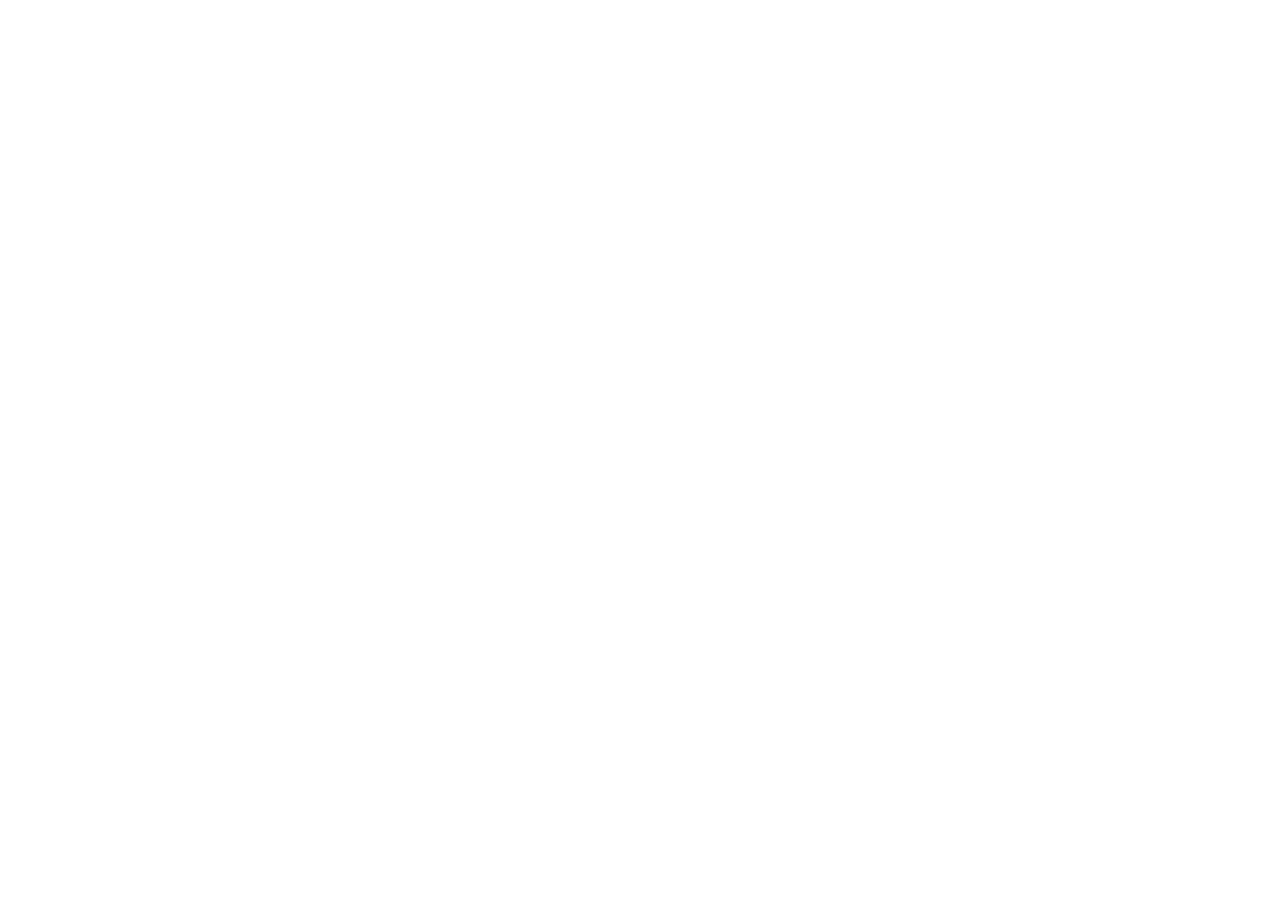
==== practica1.html @ ad991853 "practica1" ====
<!DOCTYPE html>
<html lang="en">
<head>
    <meta charset="UTF-8">
    <meta http-equiv="X-UA-Compatible" content="IE=edge">
    <meta name="viewport" content="width=device-width, initial-scale=1.0">
    <title>Document</title>
    <link rel="stylesheet" href="	https://cdn.jsdelivr.net/npm/bootstrap@5.2.2/dist/css/bootstrap.min.css">
</head>
<body>
    
</body>
<script src="https://cdn.jsdelivr.net/npm/bootstrap@5.2.2/dist/js/bootstrap.bundle.min.js"></script>
</html>
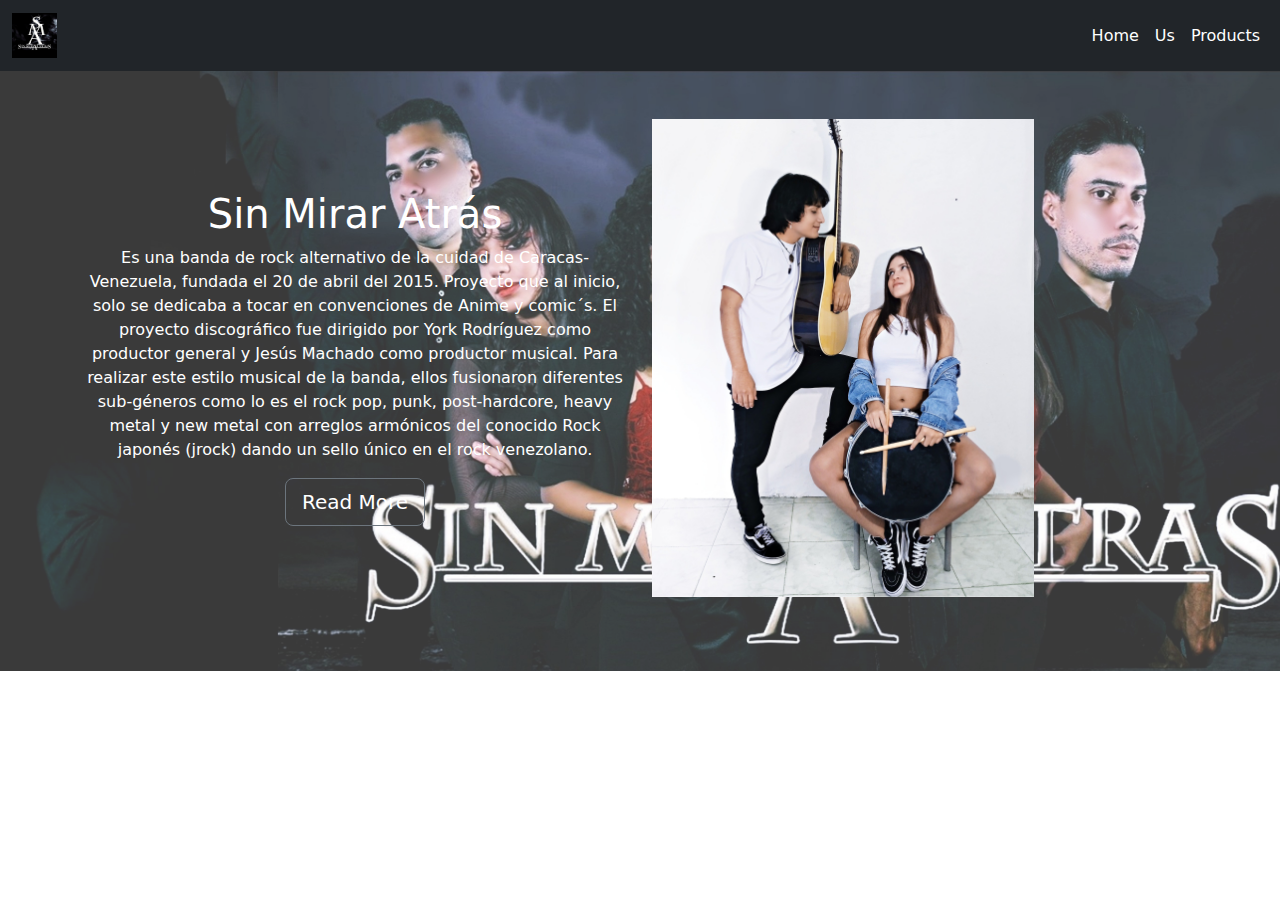
==== commit d43d7044: "practica2" ====
--- a/practica1.html
+++ b/practica1.html
@@ -6,9 +6,51 @@
     <meta name="viewport" content="width=device-width, initial-scale=1.0">
     <title>Document</title>
     <link rel="stylesheet" href="	https://cdn.jsdelivr.net/npm/bootstrap@5.2.2/dist/css/bootstrap.min.css">
+    <link rel="stylesheet" href="css/style.css">
 </head>
 <body>
-    
+    <!--Menu-->
+        <nav class="navbar navbar-expand-lg navbar-dark bg-dark">
+            <div class="container-fluid">
+              <a class="navbar-brand" href="/practica1.html">
+                <img src="img/sma.jpg" alt="" style="width: 10%">
+              </a>
+              <button class="navbar-toggler" type="button" data-bs-toggle="collapse" data-bs-target="#navbarNav" aria-controls="navbarNav" aria-expanded="false" aria-label="Toggle navigation">
+                <span class="navbar-toggler-icon"></span>
+              </button>
+              <div class="collapse navbar-collapse justify-content-end" id="navbarNav">
+                <ul class="navbar-nav ">
+                    <li class="nav-item">
+                        <a class="nav-link active" aria-current="page" href="#">Home</a>
+                      </li>
+                    <li class="nav-item">
+                    <a class="nav-link active" aria-current="page" href="#">Us</a>
+                  </li>
+                  <li class="nav-item">
+                    <a class="nav-link" href="#">Products</a>
+                  </li>
+                </ul>
+              </div>
+            </div>
+        </nav>
+<!--Header-->
+<header class="main-header">
+    <div class="text-white py-5 background"><!--padding: py-5/ texto color blanco-->
+        <div class="container">
+            <div class="row">
+                <div class="col-md-6 text-center justify-content-center align-self-center"><!--columna de 6/texto centrado-->
+                    <h1>Sin Mirar Atrás</h1>
+                    <p>Es una banda de rock alternativo de la cuidad de Caracas-Venezuela, fundada el 20 de abril del 2015. Proyecto que al inicio, solo se dedicaba a tocar en convenciones de Anime y comic´s. El proyecto discográfico fue dirigido por York Rodríguez como productor general y Jesús Machado como productor musical. Para realizar este estilo musical  de la banda, ellos fusionaron diferentes sub-géneros como lo es el rock pop, punk, post-hardcore, heavy metal y new metal con arreglos armónicos del conocido Rock japonés (jrock) dando un sello único en el rock venezolano.</p>
+                    <a href="#" class="btn btn-outline-secondary btn-lg text-white">Read More</a><!--Boton con clases-->
+                </div>
+                <div class="col-md-6">
+                    <img src="/img/article.jpg" alt="imagen del producto" style="width: 70%" class="d-none image-fluid d-sm-block">
+                </div>
+            </div>
+        </div>
+    </div>
+
+</header>
 </body>
 <script src="https://cdn.jsdelivr.net/npm/bootstrap@5.2.2/dist/js/bootstrap.bundle.min.js"></script>
 </html>--- a/css/style.css
+++ b/css/style.css
@@ -0,0 +1,16 @@
+.navbar .nav-item .nav-link{
+    color: white;
+}
+.main-header{
+    background: url(../img/fondo.jpg);
+    width: auto;
+    background-size: cover;
+    min-height:600px;
+    position: relative;
+}
+.background{
+    background: rgba(255, 255, 255, 0.226);
+    width: 100%;
+    height: 100%;
+    position: absolute;
+}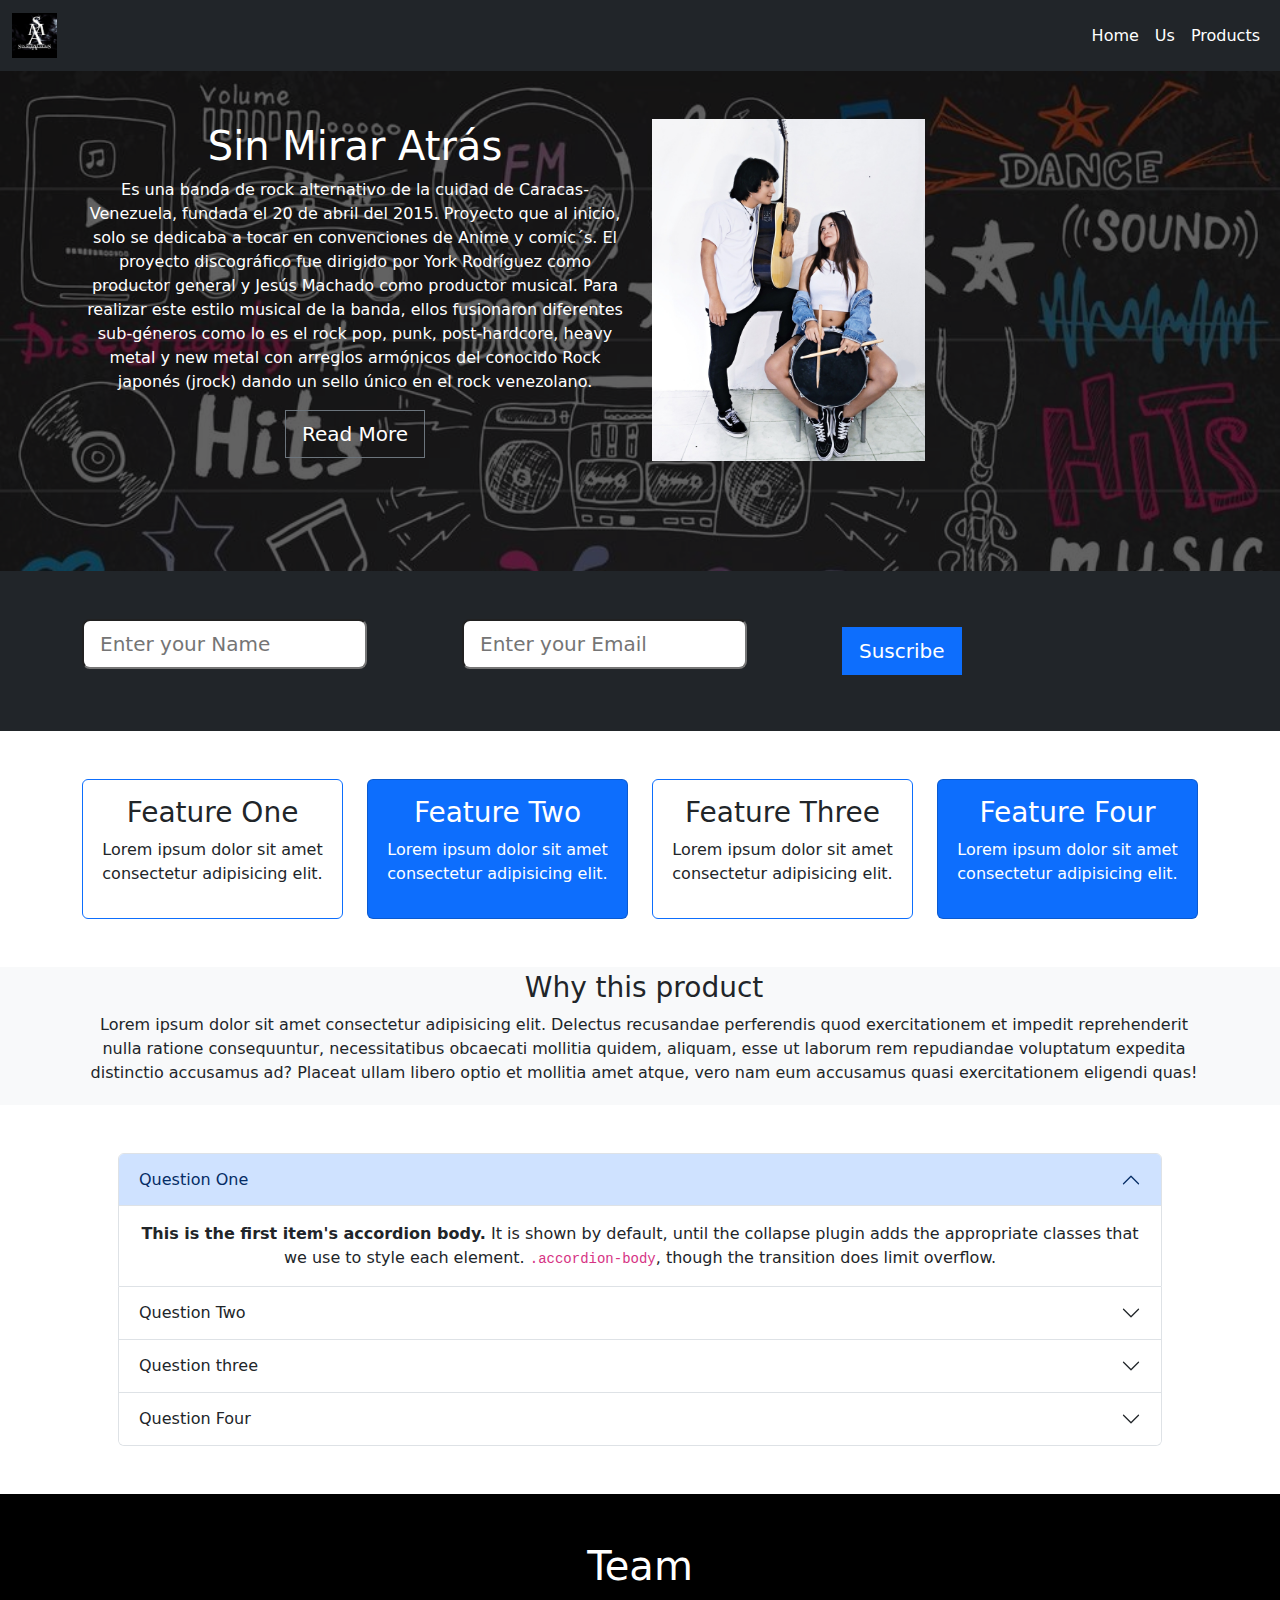
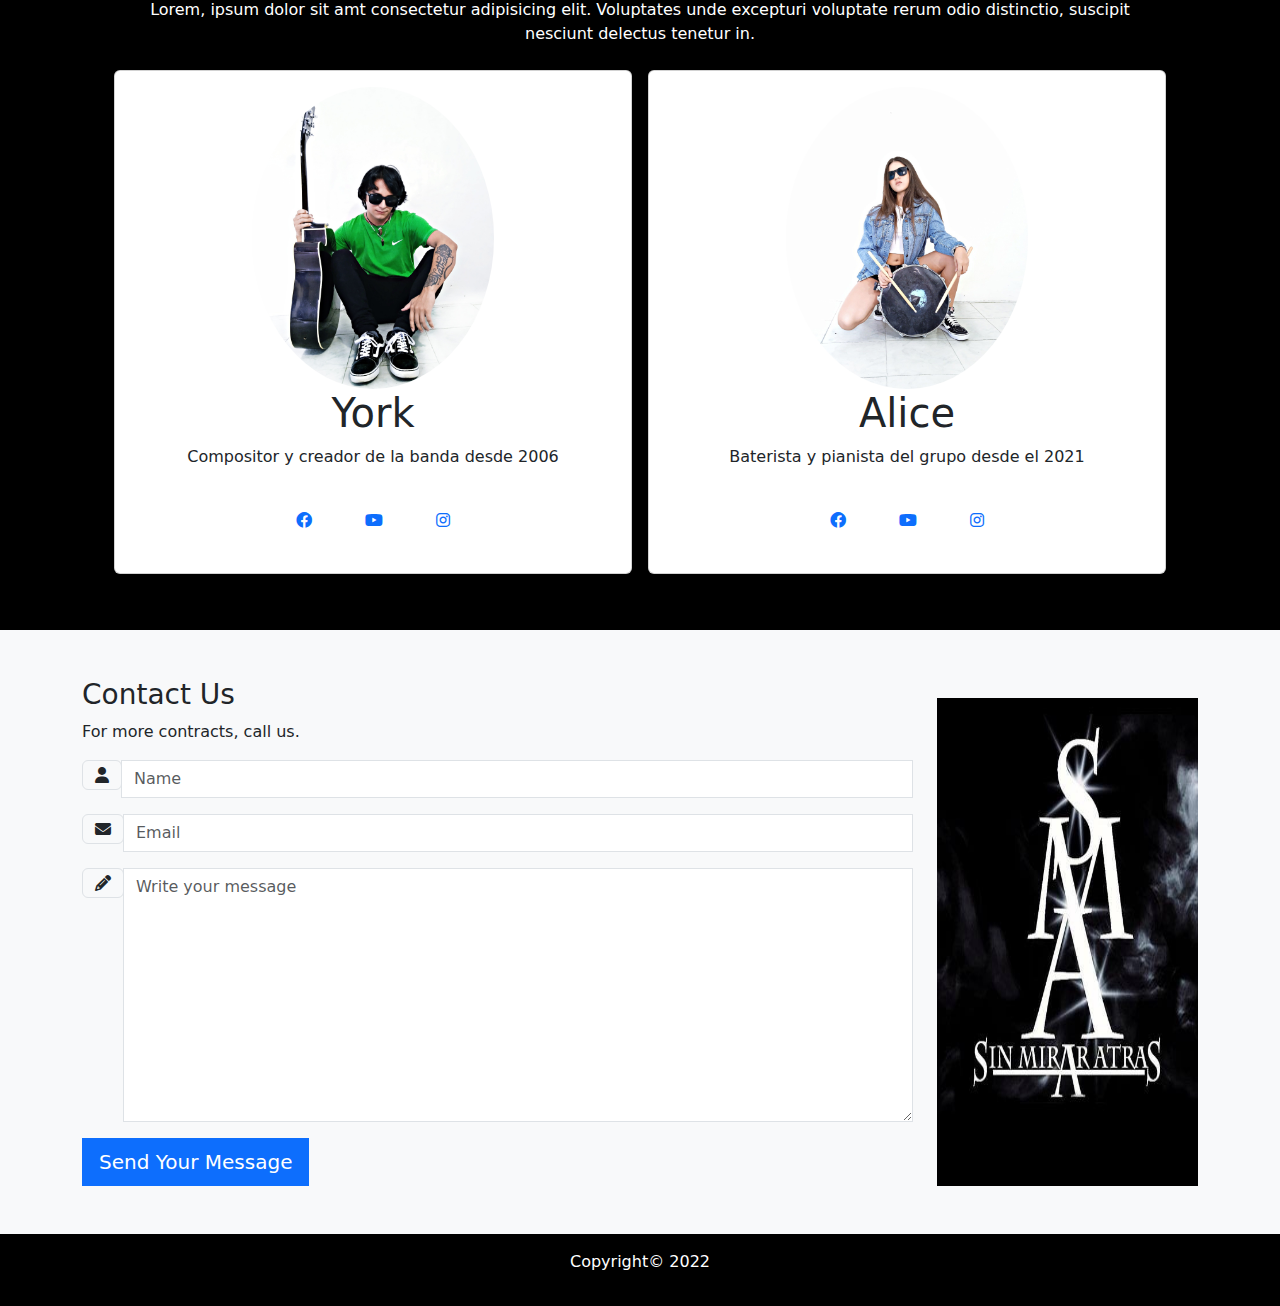
==== commit f1e2a760: "version 3" ====
--- a/practica1.html
+++ b/practica1.html
@@ -7,10 +7,12 @@
     <title>Document</title>
     <link rel="stylesheet" href="	https://cdn.jsdelivr.net/npm/bootstrap@5.2.2/dist/css/bootstrap.min.css">
     <link rel="stylesheet" href="css/style.css">
+    <!--Font Awesome-->
+    <link rel="stylesheet" href="fontawesome-free-6.2.1-web/css/all.min.css">
 </head>
 <body>
-    <!--Menu-->
-        <nav class="navbar navbar-expand-lg navbar-dark bg-dark">
+<!--Menu-->
+<nav class="navbar navbar-expand-lg navbar-dark bg-dark">
             <div class="container-fluid">
               <a class="navbar-brand" href="/practica1.html">
                 <img src="img/sma.jpg" alt="" style="width: 10%">
@@ -32,7 +34,7 @@
                 </ul>
               </div>
             </div>
-        </nav>
+</nav>
 <!--Header-->
 <header class="main-header">
     <div class="text-white py-5 background"><!--padding: py-5/ texto color blanco-->
@@ -44,13 +46,215 @@
                     <a href="#" class="btn btn-outline-secondary btn-lg text-white">Read More</a><!--Boton con clases-->
                 </div>
                 <div class="col-md-6">
-                    <img src="/img/article.jpg" alt="imagen del producto" style="width: 70%" class="d-none image-fluid d-sm-block">
+                    <img src="/img/article.jpg" alt="imagen del producto" style="width: 50%" class="d-none image-fluid d-md-block ">
                 </div>
             </div>
         </div>
     </div>
-
 </header>
+<!--Section-->
+<section class="bg-dark text-white py-5">
+  <div class="container">
+    <div class="row">
+      <div class="col-md-4">
+        <input type="text" class="form-control-lg" placeholder="Enter your Name">
+      </div>
+      <div class="col-md-4">
+        <input type="text" class="form-control-lg" placeholder="Enter your Email">
+      </div>
+      <div class="col-md-4 py-2">
+        <button class="btn btn-primary btn-lg btn-block">Suscribe</button>
+      </div>
+    </div>
+  </div>
+</section>
+<!--Features-->
+<section class="py-5">
+  <div class="container">
+    <div class="row">
+      <div class="col-md-3">
+        <div class="card text-center border-primary">
+          <div class="card-body">
+            <h3>Feature One</h3>
+            <p>Lorem ipsum dolor sit amet consectetur adipisicing elit.</p>
+          </div>
+        </div>
+      </div>
+      <div class="col-md-3">
+        <div class="card text-center bg-primary text-white">
+          <div class="card-body">
+            <h3>Feature Two</h3>
+            <p>Lorem ipsum dolor sit amet consectetur adipisicing elit.</p>
+          </div>
+        </div>
+      </div>
+      <div class="col-md-3">
+        <div class="card text-center border-primary">
+          <div class="card-body">
+            <h3>Feature Three</h3>
+            <p>Lorem ipsum dolor sit amet consectetur adipisicing elit.</p>
+          </div>
+        </div>
+      </div>
+      <div class="col-md-3">
+        <div class="card text-center bg-primary text-white">
+          <div class="card-body">
+            <h3>Feature Four</h3>
+            <p>Lorem ipsum dolor sit amet consectetur adipisicing elit.</p>
+          </div>
+        </div>
+      </div>
+    </div>
+  </div>
+</section>
+<!--About-->
+<section class="bg-light text-center">
+  <div class="container">
+    <div class="row">
+      <div class="m-1">
+        <h3>Why this product</h3>
+        <p>Lorem ipsum dolor sit amet consectetur adipisicing elit. Delectus recusandae perferendis quod exercitationem et impedit reprehenderit nulla ratione consequuntur, necessitatibus obcaecati mollitia quidem, aliquam, esse ut laborum rem repudiandae voluptatum expedita distinctio accusamus ad? Placeat ullam libero optio et mollitia amet atque, vero nam eum accusamus quasi exercitationem eligendi quas!</p>
+      </div>
+    </div>
+  </div>
+</section>
+<!--Accordion-->
+<section class="container text-center p-5">
+  <div class="accordion" id="accordionExample">
+    <div class="accordion-item">
+      <h2 class="accordion-header" id="headingOne">
+        <button class="accordion-button" type="button" data-bs-toggle="collapse" data-bs-target="#collapseOne" aria-expanded="true" aria-controls="collapseOne">
+          Question One
+        </button>
+      </h2>
+      <div id="collapseOne" class="accordion-collapse collapse show" aria-labelledby="headingOne" data-bs-parent="#accordionExample">
+        <div class="accordion-body">
+          <strong>This is the first item's accordion body.</strong> It is shown by default, until the collapse plugin adds the appropriate classes that we use to style each element. <code>.accordion-body</code>, though the transition does limit overflow.
+        </div>
+      </div>
+    </div>
+    <div class="accordion-item">
+      <h2 class="accordion-header" id="headingTwo">
+        <button class="accordion-button collapsed" type="button" data-bs-toggle="collapse" data-bs-target="#collapseTwo" aria-expanded="false" aria-controls="collapseTwo">
+          Question Two
+        </button>
+      </h2>
+      <div id="collapseTwo" class="accordion-collapse collapse" aria-labelledby="headingTwo" data-bs-parent="#accordionExample">
+        <div class="accordion-body">
+          <strong>This is the second item's accordion body.</strong> It is hidden by default, until the collapse plugin adds the appropriate classes that we use to style each element. It's also worth noting that just about any HTML can go within the <code>.accordion-body</code>, though the transition does limit overflow.
+        </div>
+      </div>
+    </div>
+    <div class="accordion-item">
+      <h2 class="accordion-header" id="headingThree">
+        <button class="accordion-button collapsed" type="button" data-bs-toggle="collapse" data-bs-target="#collapseThree" aria-expanded="false" aria-controls="collapseThree">
+          Question three
+        </button>
+      </h2>
+      <div id="collapseThree" class="accordion-collapse collapse" aria-labelledby="headingThree" data-bs-parent="#accordionExample">
+        <div class="accordion-body">
+          <strong>This is the third item's accordion body.</strong> It is hidden by default, until the collapse plugin adds the appropriate classes that we use to style each element. It's also worth noting that just about any HTML can go within the <code>.accordion-body</code>, though the transition does limit overflow.
+        </div>
+      </div>
+    </div>
+    <div class="accordion-item">
+      <h2 class="accordion-header" id="headingFour">
+        <button class="accordion-button collapsed" type="button" data-bs-toggle="collapse" data-bs-target="#collapseFour" aria-expanded="false" aria-controls="collapseFour">
+          Question Four
+        </button>
+      </h2>
+      <div id="collapseFour" class="accordion-collapse collapse" aria-labelledby="headingFour" data-bs-parent="#accordionExample">
+        <div class="accordion-body">
+          <strong>This is the third item's accordion body.</strong> It is hidden by default, until the collapse plugin adds the appropriate classes that we use to style each element. It's also worth noting that just about any HTML can go within the <code>.accordion-body</code>, though the transition does limit overflow.
+        </div>
+      </div>
+    </div>
+  </div>
+</section>
+<!--TEAM-->
+<section class="team text-center">
+  <div class="container p-5">
+    <h1 class="text-white">Team</h1>
+    <p class="text-white">Lorem, ipsum dolor sit amt consectetur adipisicing elit. Voluptates unde excepturi voluptate rerum odio distinctio, suscipit nesciunt delectus tenetur in.</p>
+    <div class="row">
+      <!--Member-->
+      <div class="col-md-6 p-2">
+        <div class="card">
+          <div class="card-body">
+            <img src="img/york.jpg" class="img-fluid rounded-circle w-50" alt="Person One">
+            <h1>York</h1>
+            <p>Compositor y creador de la banda desde 2006</p>
+            <div class="d-flex flex-row justify-content-center">
+              <div class="p-4">
+                <a href="https://www.facebook.com/sinmiraratrasofficial"><i class="fa-brands fa-facebook pe-5"></i></a>
+                <a href="https://www.youtube.com/channel/UCs_B42bS5usq8SPEpVz8BgA"><i class="fa-brands fa-youtube pe-5"></i></a>
+                <a href="https://www.instagram.com/"><i class="fa-brands fa-instagram"></i></a>
+              </div>
+            </div>
+          </div>
+        </div>  
+      </div>
+      <div class="col-md-6 p-2">
+        <div class="card">
+          <div class="card-body">
+            <img src="img/alice.jpg" class="img-fluid rounded-circle w-50" alt="Person One">
+            <h1>Alice</h1>
+            <p>Baterista y pianista del grupo desde el 2021</p>
+            <div class="d-flex flex-row justify-content-center">
+              <div class="p-4">
+                <a href="https://www.facebook.com/sinmiraratrasofficial"><i class="fa-brands fa-facebook pe-5"></i></a>
+                <a href="https://www.youtube.com/channel/UCs_B42bS5usq8SPEpVz8BgA"><i class="fa-brands fa-youtube pe-5"></i></a>
+                <a href="https://www.instagram.com/"><i class="fa-brands fa-instagram"></i></a>
+              </div>
+            </div>
+          </div>
+        </div>  
+      </div>
+    </div>
+  </div>
+</section>
+<!--Contact-->
+<section class="bg-light py-5">
+  <div class="container">
+    <div class="row">
+      <div class="col-lg-9">
+        <h3>Contact Us</h3>
+        <p>For more contracts, call us. </p>
+        <form action="">
+          <div class="input-group mb-3">
+            <div class="input-group-prepend">
+              <i class="fa-solid fa-user input-group-text"></i>
+            </div>
+            <input type="text" class="form-control" placeholder="Name">
+          </div>
+          <div class="input-group mb-3">
+            <div class="input-group-prepend">
+              <i class="fa-solid fa-envelope input-group-text"></i>
+            </div>
+            <input type="email" class="form-control" placeholder="Email">
+          </div>
+          <div class="input-group mb-3">
+            <div class="input-group-prepend">
+              <i class="fa-solid fa-pencil input-group-text"></i>
+            </div>
+            <textarea name="" id="" cols="30" rows="10" placeholder="Write your message" class="form-control"></textarea>
+          </div>
+          <button class="btn btn-primary  btn-lg btn-block">
+            Send Your Message
+          </button>
+        </form>
+      </div>
+      <div class="col-lg-3">
+        <img src="img/sma.jpg" alt="" class="logo2 d-md-block d-none image-fluid">
+      </div>
+    </div>
+  </div>
+</section>
+<footer>
+  <div class="container p-3 text-white text-center">
+    <p>Copyright© 2022</p>
+  </div>
+</footer>
 </body>
 <script src="https://cdn.jsdelivr.net/npm/bootstrap@5.2.2/dist/js/bootstrap.bundle.min.js"></script>
 </html>--- a/css/style.css
+++ b/css/style.css
@@ -2,15 +2,27 @@
     color: white;
 }
 .main-header{
-    background: url(../img/fondo.jpg);
+    background: url(../img/fondo1.jpg);
     width: auto;
     background-size: cover;
-    min-height:600px;
+    min-height:500px;
     position: relative;
 }
 .background{
-    background: rgba(255, 255, 255, 0.226);
+    background: rgba(0, 0, 0, 0.616);
     width: 100%;
     height: 100%;
     position: absolute;
+}
+.form-control, .btn{
+    border-radius:0;
+}
+.team, footer{
+    background:black;  
+}
+.logo2{
+    padding-top: 20px;
+    width: 100%;
+    height: 100%;
+    align-content: center;
 }--- a/fontawesome-free-6.2.1-web/css/all.min.css
+++ b/fontawesome-free-6.2.1-web/css/all.min.css
@@ -0,0 +1,6 @@
+/*!
+ * Font Awesome Free 6.2.1 by @fontawesome - https://fontawesome.com
+ * License - https://fontawesome.com/license/free (Icons: CC BY 4.0, Fonts: SIL OFL 1.1, Code: MIT License)
+ * Copyright 2022 Fonticons, Inc.
+ */
+.fa{font-family:var(--fa-style-family,"Font Awesome 6 Free");font-weight:var(--fa-style,900)}.fa,.fa-brands,.fa-classic,.fa-regular,.fa-sharp,.fa-solid,.fab,.far,.fas{-moz-osx-font-smoothing:grayscale;-webkit-font-smoothing:antialiased;display:var(--fa-display,inline-block);font-style:normal;font-variant:normal;line-height:1;text-rendering:auto}.fa-classic,.fa-regular,.fa-solid,.far,.fas{font-family:"Font Awesome 6 Free"}.fa-brands,.fab{font-family:"Font Awesome 6 Brands"}.fa-1x{font-size:1em}.fa-2x{font-size:2em}.fa-3x{font-size:3em}.fa-4x{font-size:4em}.fa-5x{font-size:5em}.fa-6x{font-size:6em}.fa-7x{font-size:7em}.fa-8x{font-size:8em}.fa-9x{font-size:9em}.fa-10x{font-size:10em}.fa-2xs{font-size:.625em;line-height:.1em;vertical-align:.225em}.fa-xs{font-size:.75em;line-height:.08333em;vertical-align:.125em}.fa-sm{font-size:.875em;line-height:.07143em;vertical-align:.05357em}.fa-lg{font-size:1.25em;line-height:.05em;vertical-align:-.075em}.fa-xl{font-size:1.5em;line-height:.04167em;vertical-align:-.125em}.fa-2xl{font-size:2em;line-height:.03125em;vertical-align:-.1875em}.fa-fw{text-align:center;width:1.25em}.fa-ul{list-style-type:none;margin-left:var(--fa-li-margin,2.5em);padding-left:0}.fa-ul>li{position:relative}.fa-li{left:calc(var(--fa-li-width, 2em)*-1);position:absolute;text-align:center;width:var(--fa-li-width,2em);line-height:inherit}.fa-border{border-radius:var(--fa-border-radius,.1em);border:var(--fa-border-width,.08em) var(--fa-border-style,solid) var(--fa-border-color,#eee);padding:var(--fa-border-padding,.2em .25em .15em)}.fa-pull-left{float:left;margin-right:var(--fa-pull-margin,.3em)}.fa-pull-right{float:right;margin-left:var(--fa-pull-margin,.3em)}.fa-beat{-webkit-animation-name:fa-beat;animation-name:fa-beat;-webkit-animation-delay:var(--fa-animation-delay,0s);animation-delay:var(--fa-animation-delay,0s);-webkit-animation-direction:var(--fa-animation-direction,normal);animation-direction:var(--fa-animation-direction,normal);-webkit-animation-duration:var(--fa-animation-duration,1s);animation-duration:var(--fa-animation-duration,1s);-webkit-animation-iteration-count:var(--fa-animation-iteration-count,infinite);animation-iteration-count:var(--fa-animation-iteration-count,infinite);-webkit-animation-timing-function:var(--fa-animation-timing,ease-in-out);animation-timing-function:var(--fa-animation-timing,ease-in-out)}.fa-bounce{-webkit-animation-name:fa-bounce;animation-name:fa-bounce;-webkit-animation-delay:var(--fa-animation-delay,0s);animation-delay:var(--fa-animation-delay,0s);-webkit-animation-direction:var(--fa-animation-direction,normal);animation-direction:var(--fa-animation-direction,normal);-webkit-animation-duration:var(--fa-animation-duration,1s);animation-duration:var(--fa-animation-duration,1s);-webkit-animation-iteration-count:var(--fa-animation-iteration-count,infinite);animation-iteration-count:var(--fa-animation-iteration-count,infinite);-webkit-animation-timing-function:var(--fa-animation-timing,cubic-bezier(.28,.84,.42,1));animation-timing-function:var(--fa-animation-timing,cubic-bezier(.28,.84,.42,1))}.fa-fade{-webkit-animation-name:fa-fade;animation-name:fa-fade;-webkit-animation-iteration-count:var(--fa-animation-iteration-count,infinite);animation-iteration-count:var(--fa-animation-iteration-count,infinite);-webkit-animation-timing-function:var(--fa-animation-timing,cubic-bezier(.4,0,.6,1));animation-timing-function:var(--fa-animation-timing,cubic-bezier(.4,0,.6,1))}.fa-beat-fade,.fa-fade{-webkit-animation-delay:var(--fa-animation-delay,0s);animation-delay:var(--fa-animation-delay,0s);-webkit-animation-direction:var(--fa-animation-direction,normal);animation-direction:var(--fa-animation-direction,normal);-webkit-animation-duration:var(--fa-animation-duration,1s);animation-duration:var(--fa-animation-duration,1s)}.fa-beat-fade{-webkit-animation-name:fa-beat-fade;animation-name:fa-beat-fade;-webkit-animation-iteration-count:var(--fa-animation-iteration-count,infinite);animation-iteration-count:var(--fa-animation-iteration-count,infinite);-webkit-animation-timing-function:var(--fa-animation-timing,cubic-bezier(.4,0,.6,1));animation-timing-function:var(--fa-animation-timing,cubic-bezier(.4,0,.6,1))}.fa-flip{-webkit-animation-name:fa-flip;animation-name:fa-flip;-webkit-animation-delay:var(--fa-animation-delay,0s);animation-delay:var(--fa-animation-delay,0s);-webkit-animation-direction:var(--fa-animation-direction,normal);animation-direction:var(--fa-animation-direction,normal);-webkit-animation-duration:var(--fa-animation-duration,1s);animation-duration:var(--fa-animation-duration,1s);-webkit-animation-iteration-count:var(--fa-animation-iteration-count,infinite);animation-iteration-count:var(--fa-animation-iteration-count,infinite);-webkit-animation-timing-function:var(--fa-animation-timing,ease-in-out);animation-timing-function:var(--fa-animation-timing,ease-in-out)}.fa-shake{-webkit-animation-name:fa-shake;animation-name:fa-shake;-webkit-animation-duration:var(--fa-animation-duration,1s);animation-duration:var(--fa-animation-duration,1s);-webkit-animation-iteration-count:var(--fa-animation-iteration-count,infinite);animation-iteration-count:var(--fa-animation-iteration-count,infinite);-webkit-animation-timing-function:var(--fa-animation-timing,linear);animation-timing-function:var(--fa-animation-timing,linear)}.fa-shake,.fa-spin{-webkit-animation-delay:var(--fa-animation-delay,0s);animation-delay:var(--fa-animation-delay,0s);-webkit-animation-direction:var(--fa-animation-direction,normal);animation-direction:var(--fa-animation-direction,normal)}.fa-spin{-webkit-animation-name:fa-spin;animation-name:fa-spin;-webkit-animation-duration:var(--fa-animation-duration,2s);animation-duration:var(--fa-animation-duration,2s);-webkit-animation-iteration-count:var(--fa-animation-iteration-count,infinite);animation-iteration-count:var(--fa-animation-iteration-count,infinite);-webkit-animation-timing-function:var(--fa-animation-timing,linear);animation-timing-function:var(--fa-animation-timing,linear)}.fa-spin-reverse{--fa-animation-direction:reverse}.fa-pulse,.fa-spin-pulse{-webkit-animation-name:fa-spin;animation-name:fa-spin;-webkit-animation-direction:var(--fa-animation-direction,normal);animation-direction:var(--fa-animation-direction,normal);-webkit-animation-duration:var(--fa-animation-duration,1s);animation-duration:var(--fa-animation-duration,1s);-webkit-animation-iteration-count:var(--fa-animation-iteration-count,infinite);animation-iteration-count:var(--fa-animation-iteration-count,infinite);-webkit-animation-timing-function:var(--fa-animation-timing,steps(8));animation-timing-function:var(--fa-animation-timing,steps(8))}@media (prefers-reduced-motion:reduce){.fa-beat,.fa-beat-fade,.fa-bounce,.fa-fade,.fa-flip,.fa-pulse,.fa-shake,.fa-spin,.fa-spin-pulse{-webkit-animation-delay:-1ms;animation-delay:-1ms;-webkit-animation-duration:1ms;animation-duration:1ms;-webkit-animation-iteration-count:1;animation-iteration-count:1;transition-delay:0s;transition-duration:0s}}@-webkit-keyframes fa-beat{0%,90%{-webkit-transform:scale(1);transform:scale(1)}45%{-webkit-transform:scale(var(--fa-beat-scale,1.25));transform:scale(var(--fa-beat-scale,1.25))}}@keyframes fa-beat{0%,90%{-webkit-transform:scale(1);transform:scale(1)}45%{-webkit-transform:scale(var(--fa-beat-scale,1.25));transform:scale(var(--fa-beat-scale,1.25))}}@-webkit-keyframes fa-bounce{0%{-webkit-transform:scale(1) translateY(0);transform:scale(1) translateY(0)}10%{-webkit-transform:scale(var(--fa-bounce-start-scale-x,1.1),var(--fa-bounce-start-scale-y,.9)) translateY(0);transform:scale(var(--fa-bounce-start-scale-x,1.1),var(--fa-bounce-start-scale-y,.9)) translateY(0)}30%{-webkit-transform:scale(var(--fa-bounce-jump-scale-x,.9),var(--fa-bounce-jump-scale-y,1.1)) translateY(var(--fa-bounce-height,-.5em));transform:scale(var(--fa-bounce-jump-scale-x,.9),var(--fa-bounce-jump-scale-y,1.1)) translateY(var(--fa-bounce-height,-.5em))}50%{-webkit-transform:scale(var(--fa-bounce-land-scale-x,1.05),var(--fa-bounce-land-scale-y,.95)) translateY(0);transform:scale(var(--fa-bounce-land-scale-x,1.05),var(--fa-bounce-land-scale-y,.95)) translateY(0)}57%{-webkit-transform:scale(1) translateY(var(--fa-bounce-rebound,-.125em));transform:scale(1) translateY(var(--fa-bounce-rebound,-.125em))}64%{-webkit-transform:scale(1) translateY(0);transform:scale(1) translateY(0)}to{-webkit-transform:scale(1) translateY(0);transform:scale(1) translateY(0)}}@keyframes fa-bounce{0%{-webkit-transform:scale(1) translateY(0);transform:scale(1) translateY(0)}10%{-webkit-transform:scale(var(--fa-bounce-start-scale-x,1.1),var(--fa-bounce-start-scale-y,.9)) translateY(0);transform:scale(var(--fa-bounce-start-scale-x,1.1),var(--fa-bounce-start-scale-y,.9)) translateY(0)}30%{-webkit-transform:scale(var(--fa-bounce-jump-scale-x,.9),var(--fa-bounce-jump-scale-y,1.1)) translateY(var(--fa-bounce-height,-.5em));transform:scale(var(--fa-bounce-jump-scale-x,.9),var(--fa-bounce-jump-scale-y,1.1)) translateY(var(--fa-bounce-height,-.5em))}50%{-webkit-transform:scale(var(--fa-bounce-land-scale-x,1.05),var(--fa-bounce-land-scale-y,.95)) translateY(0);transform:scale(var(--fa-bounce-land-scale-x,1.05),var(--fa-bounce-land-scale-y,.95)) translateY(0)}57%{-webkit-transform:scale(1) translateY(var(--fa-bounce-rebound,-.125em));transform:scale(1) translateY(var(--fa-bounce-rebound,-.125em))}64%{-webkit-transform:scale(1) translateY(0);transform:scale(1) translateY(0)}to{-webkit-transform:scale(1) translateY(0);transform:scale(1) translateY(0)}}@-webkit-keyframes fa-fade{50%{opacity:var(--fa-fade-opacity,.4)}}@keyframes fa-fade{50%{opacity:var(--fa-fade-opacity,.4)}}@-webkit-keyframes fa-beat-fade{0%,to{opacity:var(--fa-beat-fade-opacity,.4);-webkit-transform:scale(1);transform:scale(1)}50%{opacity:1;-webkit-transform:scale(var(--fa-beat-fade-scale,1.125));transform:scale(var(--fa-beat-fade-scale,1.125))}}@keyframes fa-beat-fade{0%,to{opacity:var(--fa-beat-fade-opacity,.4);-webkit-transform:scale(1);transform:scale(1)}50%{opacity:1;-webkit-transform:scale(var(--fa-beat-fade-scale,1.125));transform:scale(var(--fa-beat-fade-scale,1.125))}}@-webkit-keyframes fa-flip{50%{-webkit-transform:rotate3d(var(--fa-flip-x,0),var(--fa-flip-y,1),var(--fa-flip-z,0),var(--fa-flip-angle,-180deg));transform:rotate3d(var(--fa-flip-x,0),var(--fa-flip-y,1),var(--fa-flip-z,0),var(--fa-flip-angle,-180deg))}}@keyframes fa-flip{50%{-webkit-transform:rotate3d(var(--fa-flip-x,0),var(--fa-flip-y,1),var(--fa-flip-z,0),var(--fa-flip-angle,-180deg));transform:rotate3d(var(--fa-flip-x,0),var(--fa-flip-y,1),var(--fa-flip-z,0),var(--fa-flip-angle,-180deg))}}@-webkit-keyframes fa-shake{0%{-webkit-transform:rotate(-15deg);transform:rotate(-15deg)}4%{-webkit-transform:rotate(15deg);transform:rotate(15deg)}8%,24%{-webkit-transform:rotate(-18deg);transform:rotate(-18deg)}12%,28%{-webkit-transform:rotate(18deg);transform:rotate(18deg)}16%{-webkit-transform:rotate(-22deg);transform:rotate(-22deg)}20%{-webkit-transform:rotate(22deg);transform:rotate(22deg)}32%{-webkit-transform:rotate(-12deg);transform:rotate(-12deg)}36%{-webkit-transform:rotate(12deg);transform:rotate(12deg)}40%,to{-webkit-transform:rotate(0deg);transform:rotate(0deg)}}@keyframes fa-shake{0%{-webkit-transform:rotate(-15deg);transform:rotate(-15deg)}4%{-webkit-transform:rotate(15deg);transform:rotate(15deg)}8%,24%{-webkit-transform:rotate(-18deg);transform:rotate(-18deg)}12%,28%{-webkit-transform:rotate(18deg);transform:rotate(18deg)}16%{-webkit-transform:rotate(-22deg);transform:rotate(-22deg)}20%{-webkit-transform:rotate(22deg);transform:rotate(22deg)}32%{-webkit-transform:rotate(-12deg);transform:rotate(-12deg)}36%{-webkit-transform:rotate(12deg);transform:rotate(12deg)}40%,to{-webkit-transform:rotate(0deg);transform:rotate(0deg)}}@-webkit-keyframes fa-spin{0%{-webkit-transform:rotate(0deg);transform:rotate(0deg)}to{-webkit-transform:rotate(1turn);transform:rotate(1turn)}}@keyframes fa-spin{0%{-webkit-transform:rotate(0deg);transform:rotate(0deg)}to{-webkit-transform:rotate(1turn);transform:rotate(1turn)}}.fa-rotate-90{-webkit-transform:rotate(90deg);transform:rotate(90deg)}.fa-rotate-180{-webkit-transform:rotate(180deg);transform:rotate(180deg)}.fa-rotate-270{-webkit-transform:rotate(270deg);transform:rotate(270deg)}.fa-flip-horizontal{-webkit-transform:scaleX(-1);transform:scaleX(-1)}.fa-flip-vertical{-webkit-transform:scaleY(-1);transform:scaleY(-1)}.fa-flip-both,.fa-flip-horizontal.fa-flip-vertical{-webkit-transform:scale(-1);transform:scale(-1)}.fa-rotate-by{-webkit-transform:rotate(var(--fa-rotate-angle,none));transform:rotate(var(--fa-rotate-angle,none))}.fa-stack{display:inline-block;height:2em;line-height:2em;position:relative;vertical-align:middle;width:2.5em}.fa-stack-1x,.fa-stack-2x{left:0;position:absolute;text-align:center;width:100%;z-index:var(--fa-stack-z-index,auto)}.fa-stack-1x{line-height:inherit}.fa-stack-2x{font-size:2em}.fa-inverse{color:var(--fa-inverse,#fff)}.fa-0:before{content:"\30"}.fa-1:before{content:"\31"}.fa-2:before{content:"\32"}.fa-3:before{content:"\33"}.fa-4:before{content:"\34"}.fa-5:before{content:"\35"}.fa-6:before{content:"\36"}.fa-7:before{content:"\37"}.fa-8:before{content:"\38"}.fa-9:before{content:"\39"}.fa-fill-drip:before{content:"\f576"}.fa-arrows-to-circle:before{content:"\e4bd"}.fa-chevron-circle-right:before,.fa-circle-chevron-right:before{content:"\f138"}.fa-at:before{content:"\40"}.fa-trash-alt:before,.fa-trash-can:before{content:"\f2ed"}.fa-text-height:before{content:"\f034"}.fa-user-times:before,.fa-user-xmark:before{content:"\f235"}.fa-stethoscope:before{content:"\f0f1"}.fa-comment-alt:before,.fa-message:before{content:"\f27a"}.fa-info:before{content:"\f129"}.fa-compress-alt:before,.fa-down-left-and-up-right-to-center:before{content:"\f422"}.fa-explosion:before{content:"\e4e9"}.fa-file-alt:before,.fa-file-lines:before,.fa-file-text:before{content:"\f15c"}.fa-wave-square:before{content:"\f83e"}.fa-ring:before{content:"\f70b"}.fa-building-un:before{content:"\e4d9"}.fa-dice-three:before{content:"\f527"}.fa-calendar-alt:before,.fa-calendar-days:before{content:"\f073"}.fa-anchor-circle-check:before{content:"\e4aa"}.fa-building-circle-arrow-right:before{content:"\e4d1"}.fa-volleyball-ball:before,.fa-volleyball:before{content:"\f45f"}.fa-arrows-up-to-line:before{content:"\e4c2"}.fa-sort-desc:before,.fa-sort-down:before{content:"\f0dd"}.fa-circle-minus:before,.fa-minus-circle:before{content:"\f056"}.fa-door-open:before{content:"\f52b"}.fa-right-from-bracket:before,.fa-sign-out-alt:before{content:"\f2f5"}.fa-atom:before{content:"\f5d2"}.fa-soap:before{content:"\e06e"}.fa-heart-music-camera-bolt:before,.fa-icons:before{content:"\f86d"}.fa-microphone-alt-slash:before,.fa-microphone-lines-slash:before{content:"\f539"}.fa-bridge-circle-check:before{content:"\e4c9"}.fa-pump-medical:before{content:"\e06a"}.fa-fingerprint:before{content:"\f577"}.fa-hand-point-right:before{content:"\f0a4"}.fa-magnifying-glass-location:before,.fa-search-location:before{content:"\f689"}.fa-forward-step:before,.fa-step-forward:before{content:"\f051"}.fa-face-smile-beam:before,.fa-smile-beam:before{content:"\f5b8"}.fa-flag-checkered:before{content:"\f11e"}.fa-football-ball:before,.fa-football:before{content:"\f44e"}.fa-school-circle-exclamation:before{content:"\e56c"}.fa-crop:before{content:"\f125"}.fa-angle-double-down:before,.fa-angles-down:before{content:"\f103"}.fa-users-rectangle:before{content:"\e594"}.fa-people-roof:before{content:"\e537"}.fa-people-line:before{content:"\e534"}.fa-beer-mug-empty:before,.fa-beer:before{content:"\f0fc"}.fa-diagram-predecessor:before{content:"\e477"}.fa-arrow-up-long:before,.fa-long-arrow-up:before{content:"\f176"}.fa-burn:before,.fa-fire-flame-simple:before{content:"\f46a"}.fa-male:before,.fa-person:before{content:"\f183"}.fa-laptop:before{content:"\f109"}.fa-file-csv:before{content:"\f6dd"}.fa-menorah:before{content:"\f676"}.fa-truck-plane:before{content:"\e58f"}.fa-record-vinyl:before{content:"\f8d9"}.fa-face-grin-stars:before,.fa-grin-stars:before{content:"\f587"}.fa-bong:before{content:"\f55c"}.fa-pastafarianism:before,.fa-spaghetti-monster-flying:before{content:"\f67b"}.fa-arrow-down-up-across-line:before{content:"\e4af"}.fa-spoon:before,.fa-utensil-spoon:before{content:"\f2e5"}.fa-jar-wheat:before{content:"\e517"}.fa-envelopes-bulk:before,.fa-mail-bulk:before{content:"\f674"}.fa-file-circle-exclamation:before{content:"\e4eb"}.fa-circle-h:before,.fa-hospital-symbol:before{content:"\f47e"}.fa-pager:before{content:"\f815"}.fa-address-book:before,.fa-contact-book:before{content:"\f2b9"}.fa-strikethrough:before{content:"\f0cc"}.fa-k:before{content:"\4b"}.fa-landmark-flag:before{content:"\e51c"}.fa-pencil-alt:before,.fa-pencil:before{content:"\f303"}.fa-backward:before{content:"\f04a"}.fa-caret-right:before{content:"\f0da"}.fa-comments:before{content:"\f086"}.fa-file-clipboard:before,.fa-paste:before{content:"\f0ea"}.fa-code-pull-request:before{content:"\e13c"}.fa-clipboard-list:before{content:"\f46d"}.fa-truck-loading:before,.fa-truck-ramp-box:before{content:"\f4de"}.fa-user-check:before{content:"\f4fc"}.fa-vial-virus:before{content:"\e597"}.fa-sheet-plastic:before{content:"\e571"}.fa-blog:before{content:"\f781"}.fa-user-ninja:before{content:"\f504"}.fa-person-arrow-up-from-line:before{content:"\e539"}.fa-scroll-torah:before,.fa-torah:before{content:"\f6a0"}.fa-broom-ball:before,.fa-quidditch-broom-ball:before,.fa-quidditch:before{content:"\f458"}.fa-toggle-off:before{content:"\f204"}.fa-archive:before,.fa-box-archive:before{content:"\f187"}.fa-person-drowning:before{content:"\e545"}.fa-arrow-down-9-1:before,.fa-sort-numeric-desc:before,.fa-sort-numeric-down-alt:before{content:"\f886"}.fa-face-grin-tongue-squint:before,.fa-grin-tongue-squint:before{content:"\f58a"}.fa-spray-can:before{content:"\f5bd"}.fa-truck-monster:before{content:"\f63b"}.fa-w:before{content:"\57"}.fa-earth-africa:before,.fa-globe-africa:before{content:"\f57c"}.fa-rainbow:before{content:"\f75b"}.fa-circle-notch:before{content:"\f1ce"}.fa-tablet-alt:before,.fa-tablet-screen-button:before{content:"\f3fa"}.fa-paw:before{content:"\f1b0"}.fa-cloud:before{content:"\f0c2"}.fa-trowel-bricks:before{content:"\e58a"}.fa-face-flushed:before,.fa-flushed:before{content:"\f579"}.fa-hospital-user:before{content:"\f80d"}.fa-tent-arrow-left-right:before{content:"\e57f"}.fa-gavel:before,.fa-legal:before{content:"\f0e3"}.fa-binoculars:before{content:"\f1e5"}.fa-microphone-slash:before{content:"\f131"}.fa-box-tissue:before{content:"\e05b"}.fa-motorcycle:before{content:"\f21c"}.fa-bell-concierge:before,.fa-concierge-bell:before{content:"\f562"}.fa-pen-ruler:before,.fa-pencil-ruler:before{content:"\f5ae"}.fa-people-arrows-left-right:before,.fa-people-arrows:before{content:"\e068"}.fa-mars-and-venus-burst:before{content:"\e523"}.fa-caret-square-right:before,.fa-square-caret-right:before{content:"\f152"}.fa-cut:before,.fa-scissors:before{content:"\f0c4"}.fa-sun-plant-wilt:before{content:"\e57a"}.fa-toilets-portable:before{content:"\e584"}.fa-hockey-puck:before{content:"\f453"}.fa-table:before{content:"\f0ce"}.fa-magnifying-glass-arrow-right:before{content:"\e521"}.fa-digital-tachograph:before,.fa-tachograph-digital:before{content:"\f566"}.fa-users-slash:before{content:"\e073"}.fa-clover:before{content:"\e139"}.fa-mail-reply:before,.fa-reply:before{content:"\f3e5"}.fa-star-and-crescent:before{content:"\f699"}.fa-house-fire:before{content:"\e50c"}.fa-minus-square:before,.fa-square-minus:before{content:"\f146"}.fa-helicopter:before{content:"\f533"}.fa-compass:before{content:"\f14e"}.fa-caret-square-down:before,.fa-square-caret-down:before{content:"\f150"}.fa-file-circle-question:before{content:"\e4ef"}.fa-laptop-code:before{content:"\f5fc"}.fa-swatchbook:before{content:"\f5c3"}.fa-prescription-bottle:before{content:"\f485"}.fa-bars:before,.fa-navicon:before{content:"\f0c9"}.fa-people-group:before{content:"\e533"}.fa-hourglass-3:before,.fa-hourglass-end:before{content:"\f253"}.fa-heart-broken:before,.fa-heart-crack:before{content:"\f7a9"}.fa-external-link-square-alt:before,.fa-square-up-right:before{content:"\f360"}.fa-face-kiss-beam:before,.fa-kiss-beam:before{content:"\f597"}.fa-film:before{content:"\f008"}.fa-ruler-horizontal:before{content:"\f547"}.fa-people-robbery:before{content:"\e536"}.fa-lightbulb:before{content:"\f0eb"}.fa-caret-left:before{content:"\f0d9"}.fa-circle-exclamation:before,.fa-exclamation-circle:before{content:"\f06a"}.fa-school-circle-xmark:before{content:"\e56d"}.fa-arrow-right-from-bracket:before,.fa-sign-out:before{content:"\f08b"}.fa-chevron-circle-down:before,.fa-circle-chevron-down:before{content:"\f13a"}.fa-unlock-alt:before,.fa-unlock-keyhole:before{content:"\f13e"}.fa-cloud-showers-heavy:before{content:"\f740"}.fa-headphones-alt:before,.fa-headphones-simple:before{content:"\f58f"}.fa-sitemap:before{content:"\f0e8"}.fa-circle-dollar-to-slot:before,.fa-donate:before{content:"\f4b9"}.fa-memory:before{content:"\f538"}.fa-road-spikes:before{content:"\e568"}.fa-fire-burner:before{content:"\e4f1"}.fa-flag:before{content:"\f024"}.fa-hanukiah:before{content:"\f6e6"}.fa-feather:before{content:"\f52d"}.fa-volume-down:before,.fa-volume-low:before{content:"\f027"}.fa-comment-slash:before{content:"\f4b3"}.fa-cloud-sun-rain:before{content:"\f743"}.fa-compress:before{content:"\f066"}.fa-wheat-alt:before,.fa-wheat-awn:before{content:"\e2cd"}.fa-ankh:before{content:"\f644"}.fa-hands-holding-child:before{content:"\e4fa"}.fa-asterisk:before{content:"\2a"}.fa-check-square:before,.fa-square-check:before{content:"\f14a"}.fa-peseta-sign:before{content:"\e221"}.fa-header:before,.fa-heading:before{content:"\f1dc"}.fa-ghost:before{content:"\f6e2"}.fa-list-squares:before,.fa-list:before{content:"\f03a"}.fa-phone-square-alt:before,.fa-square-phone-flip:before{content:"\f87b"}.fa-cart-plus:before{content:"\f217"}.fa-gamepad:before{content:"\f11b"}.fa-circle-dot:before,.fa-dot-circle:before{content:"\f192"}.fa-dizzy:before,.fa-face-dizzy:before{content:"\f567"}.fa-egg:before{content:"\f7fb"}.fa-house-medical-circle-xmark:before{content:"\e513"}.fa-campground:before{content:"\f6bb"}.fa-folder-plus:before{content:"\f65e"}.fa-futbol-ball:before,.fa-futbol:before,.fa-soccer-ball:before{content:"\f1e3"}.fa-paint-brush:before,.fa-paintbrush:before{content:"\f1fc"}.fa-lock:before{content:"\f023"}.fa-gas-pump:before{content:"\f52f"}.fa-hot-tub-person:before,.fa-hot-tub:before{content:"\f593"}.fa-map-location:before,.fa-map-marked:before{content:"\f59f"}.fa-house-flood-water:before{content:"\e50e"}.fa-tree:before{content:"\f1bb"}.fa-bridge-lock:before{content:"\e4cc"}.fa-sack-dollar:before{content:"\f81d"}.fa-edit:before,.fa-pen-to-square:before{content:"\f044"}.fa-car-side:before{content:"\f5e4"}.fa-share-alt:before,.fa-share-nodes:before{content:"\f1e0"}.fa-heart-circle-minus:before{content:"\e4ff"}.fa-hourglass-2:before,.fa-hourglass-half:before{content:"\f252"}.fa-microscope:before{content:"\f610"}.fa-sink:before{content:"\e06d"}.fa-bag-shopping:before,.fa-shopping-bag:before{content:"\f290"}.fa-arrow-down-z-a:before,.fa-sort-alpha-desc:before,.fa-sort-alpha-down-alt:before{content:"\f881"}.fa-mitten:before{content:"\f7b5"}.fa-person-rays:before{content:"\e54d"}.fa-users:before{content:"\f0c0"}.fa-eye-slash:before{content:"\f070"}.fa-flask-vial:before{content:"\e4f3"}.fa-hand-paper:before,.fa-hand:before{content:"\f256"}.fa-om:before{content:"\f679"}.fa-worm:before{content:"\e599"}.fa-house-circle-xmark:before{content:"\e50b"}.fa-plug:before{content:"\f1e6"}.fa-chevron-up:before{content:"\f077"}.fa-hand-spock:before{content:"\f259"}.fa-stopwatch:before{content:"\f2f2"}.fa-face-kiss:before,.fa-kiss:before{content:"\f596"}.fa-bridge-circle-xmark:before{content:"\e4cb"}.fa-face-grin-tongue:before,.fa-grin-tongue:before{content:"\f589"}.fa-chess-bishop:before{content:"\f43a"}.fa-face-grin-wink:before,.fa-grin-wink:before{content:"\f58c"}.fa-deaf:before,.fa-deafness:before,.fa-ear-deaf:before,.fa-hard-of-hearing:before{content:"\f2a4"}.fa-road-circle-check:before{content:"\e564"}.fa-dice-five:before{content:"\f523"}.fa-rss-square:before,.fa-square-rss:before{content:"\f143"}.fa-land-mine-on:before{content:"\e51b"}.fa-i-cursor:before{content:"\f246"}.fa-stamp:before{content:"\f5bf"}.fa-stairs:before{content:"\e289"}.fa-i:before{content:"\49"}.fa-hryvnia-sign:before,.fa-hryvnia:before{content:"\f6f2"}.fa-pills:before{content:"\f484"}.fa-face-grin-wide:before,.fa-grin-alt:before{content:"\f581"}.fa-tooth:before{content:"\f5c9"}.fa-v:before{content:"\56"}.fa-bangladeshi-taka-sign:before{content:"\e2e6"}.fa-bicycle:before{content:"\f206"}.fa-rod-asclepius:before,.fa-rod-snake:before,.fa-staff-aesculapius:before,.fa-staff-snake:before{content:"\e579"}.fa-head-side-cough-slash:before{content:"\e062"}.fa-ambulance:before,.fa-truck-medical:before{content:"\f0f9"}.fa-wheat-awn-circle-exclamation:before{content:"\e598"}.fa-snowman:before{content:"\f7d0"}.fa-mortar-pestle:before{content:"\f5a7"}.fa-road-barrier:before{content:"\e562"}.fa-school:before{content:"\f549"}.fa-igloo:before{content:"\f7ae"}.fa-joint:before{content:"\f595"}.fa-angle-right:before{content:"\f105"}.fa-horse:before{content:"\f6f0"}.fa-q:before{content:"\51"}.fa-g:before{content:"\47"}.fa-notes-medical:before{content:"\f481"}.fa-temperature-2:before,.fa-temperature-half:before,.fa-thermometer-2:before,.fa-thermometer-half:before{content:"\f2c9"}.fa-dong-sign:before{content:"\e169"}.fa-capsules:before{content:"\f46b"}.fa-poo-bolt:before,.fa-poo-storm:before{content:"\f75a"}.fa-face-frown-open:before,.fa-frown-open:before{content:"\f57a"}.fa-hand-point-up:before{content:"\f0a6"}.fa-money-bill:before{content:"\f0d6"}.fa-bookmark:before{content:"\f02e"}.fa-align-justify:before{content:"\f039"}.fa-umbrella-beach:before{content:"\f5ca"}.fa-helmet-un:before{content:"\e503"}.fa-bullseye:before{content:"\f140"}.fa-bacon:before{content:"\f7e5"}.fa-hand-point-down:before{content:"\f0a7"}.fa-arrow-up-from-bracket:before{content:"\e09a"}.fa-folder-blank:before,.fa-folder:before{content:"\f07b"}.fa-file-medical-alt:before,.fa-file-waveform:before{content:"\f478"}.fa-radiation:before{content:"\f7b9"}.fa-chart-simple:before{content:"\e473"}.fa-mars-stroke:before{content:"\f229"}.fa-vial:before{content:"\f492"}.fa-dashboard:before,.fa-gauge-med:before,.fa-gauge:before,.fa-tachometer-alt-average:before{content:"\f624"}.fa-magic-wand-sparkles:before,.fa-wand-magic-sparkles:before{content:"\e2ca"}.fa-e:before{content:"\45"}.fa-pen-alt:before,.fa-pen-clip:before{content:"\f305"}.fa-bridge-circle-exclamation:before{content:"\e4ca"}.fa-user:before{content:"\f007"}.fa-school-circle-check:before{content:"\e56b"}.fa-dumpster:before{content:"\f793"}.fa-shuttle-van:before,.fa-van-shuttle:before{content:"\f5b6"}.fa-building-user:before{content:"\e4da"}.fa-caret-square-left:before,.fa-square-caret-left:before{content:"\f191"}.fa-highlighter:before{content:"\f591"}.fa-key:before{content:"\f084"}.fa-bullhorn:before{content:"\f0a1"}.fa-globe:before{content:"\f0ac"}.fa-synagogue:before{content:"\f69b"}.fa-person-half-dress:before{content:"\e548"}.fa-road-bridge:before{content:"\e563"}.fa-location-arrow:before{content:"\f124"}.fa-c:before{content:"\43"}.fa-tablet-button:before{content:"\f10a"}.fa-building-lock:before{content:"\e4d6"}.fa-pizza-slice:before{content:"\f818"}.fa-money-bill-wave:before{content:"\f53a"}.fa-area-chart:before,.fa-chart-area:before{content:"\f1fe"}.fa-house-flag:before{content:"\e50d"}.fa-person-circle-minus:before{content:"\e540"}.fa-ban:before,.fa-cancel:before{content:"\f05e"}.fa-camera-rotate:before{content:"\e0d8"}.fa-air-freshener:before,.fa-spray-can-sparkles:before{content:"\f5d0"}.fa-star:before{content:"\f005"}.fa-repeat:before{content:"\f363"}.fa-cross:before{content:"\f654"}.fa-box:before{content:"\f466"}.fa-venus-mars:before{content:"\f228"}.fa-arrow-pointer:before,.fa-mouse-pointer:before{content:"\f245"}.fa-expand-arrows-alt:before,.fa-maximize:before{content:"\f31e"}.fa-charging-station:before{content:"\f5e7"}.fa-shapes:before,.fa-triangle-circle-square:before{content:"\f61f"}.fa-random:before,.fa-shuffle:before{content:"\f074"}.fa-person-running:before,.fa-running:before{content:"\f70c"}.fa-mobile-retro:before{content:"\e527"}.fa-grip-lines-vertical:before{content:"\f7a5"}.fa-spider:before{content:"\f717"}.fa-hands-bound:before{content:"\e4f9"}.fa-file-invoice-dollar:before{content:"\f571"}.fa-plane-circle-exclamation:before{content:"\e556"}.fa-x-ray:before{content:"\f497"}.fa-spell-check:before{content:"\f891"}.fa-slash:before{content:"\f715"}.fa-computer-mouse:before,.fa-mouse:before{content:"\f8cc"}.fa-arrow-right-to-bracket:before,.fa-sign-in:before{content:"\f090"}.fa-shop-slash:before,.fa-store-alt-slash:before{content:"\e070"}.fa-server:before{content:"\f233"}.fa-virus-covid-slash:before{content:"\e4a9"}.fa-shop-lock:before{content:"\e4a5"}.fa-hourglass-1:before,.fa-hourglass-start:before{content:"\f251"}.fa-blender-phone:before{content:"\f6b6"}.fa-building-wheat:before{content:"\e4db"}.fa-person-breastfeeding:before{content:"\e53a"}.fa-right-to-bracket:before,.fa-sign-in-alt:before{content:"\f2f6"}.fa-venus:before{content:"\f221"}.fa-passport:before{content:"\f5ab"}.fa-heart-pulse:before,.fa-heartbeat:before{content:"\f21e"}.fa-people-carry-box:before,.fa-people-carry:before{content:"\f4ce"}.fa-temperature-high:before{content:"\f769"}.fa-microchip:before{content:"\f2db"}.fa-crown:before{content:"\f521"}.fa-weight-hanging:before{content:"\f5cd"}.fa-xmarks-lines:before{content:"\e59a"}.fa-file-prescription:before{content:"\f572"}.fa-weight-scale:before,.fa-weight:before{content:"\f496"}.fa-user-friends:before,.fa-user-group:before{content:"\f500"}.fa-arrow-up-a-z:before,.fa-sort-alpha-up:before{content:"\f15e"}.fa-chess-knight:before{content:"\f441"}.fa-face-laugh-squint:before,.fa-laugh-squint:before{content:"\f59b"}.fa-wheelchair:before{content:"\f193"}.fa-arrow-circle-up:before,.fa-circle-arrow-up:before{content:"\f0aa"}.fa-toggle-on:before{content:"\f205"}.fa-person-walking:before,.fa-walking:before{content:"\f554"}.fa-l:before{content:"\4c"}.fa-fire:before{content:"\f06d"}.fa-bed-pulse:before,.fa-procedures:before{content:"\f487"}.fa-shuttle-space:before,.fa-space-shuttle:before{content:"\f197"}.fa-face-laugh:before,.fa-laugh:before{content:"\f599"}.fa-folder-open:before{content:"\f07c"}.fa-heart-circle-plus:before{content:"\e500"}.fa-code-fork:before{content:"\e13b"}.fa-city:before{content:"\f64f"}.fa-microphone-alt:before,.fa-microphone-lines:before{content:"\f3c9"}.fa-pepper-hot:before{content:"\f816"}.fa-unlock:before{content:"\f09c"}.fa-colon-sign:before{content:"\e140"}.fa-headset:before{content:"\f590"}.fa-store-slash:before{content:"\e071"}.fa-road-circle-xmark:before{content:"\e566"}.fa-user-minus:before{content:"\f503"}.fa-mars-stroke-up:before,.fa-mars-stroke-v:before{content:"\f22a"}.fa-champagne-glasses:before,.fa-glass-cheers:before{content:"\f79f"}.fa-clipboard:before{content:"\f328"}.fa-house-circle-exclamation:before{content:"\e50a"}.fa-file-arrow-up:before,.fa-file-upload:before{content:"\f574"}.fa-wifi-3:before,.fa-wifi-strong:before,.fa-wifi:before{content:"\f1eb"}.fa-bath:before,.fa-bathtub:before{content:"\f2cd"}.fa-underline:before{content:"\f0cd"}.fa-user-edit:before,.fa-user-pen:before{content:"\f4ff"}.fa-signature:before{content:"\f5b7"}.fa-stroopwafel:before{content:"\f551"}.fa-bold:before{content:"\f032"}.fa-anchor-lock:before{content:"\e4ad"}.fa-building-ngo:before{content:"\e4d7"}.fa-manat-sign:before{content:"\e1d5"}.fa-not-equal:before{content:"\f53e"}.fa-border-style:before,.fa-border-top-left:before{content:"\f853"}.fa-map-location-dot:before,.fa-map-marked-alt:before{content:"\f5a0"}.fa-jedi:before{content:"\f669"}.fa-poll:before,.fa-square-poll-vertical:before{content:"\f681"}.fa-mug-hot:before{content:"\f7b6"}.fa-battery-car:before,.fa-car-battery:before{content:"\f5df"}.fa-gift:before{content:"\f06b"}.fa-dice-two:before{content:"\f528"}.fa-chess-queen:before{content:"\f445"}.fa-glasses:before{content:"\f530"}.fa-chess-board:before{content:"\f43c"}.fa-building-circle-check:before{content:"\e4d2"}.fa-person-chalkboard:before{content:"\e53d"}.fa-mars-stroke-h:before,.fa-mars-stroke-right:before{content:"\f22b"}.fa-hand-back-fist:before,.fa-hand-rock:before{content:"\f255"}.fa-caret-square-up:before,.fa-square-caret-up:before{content:"\f151"}.fa-cloud-showers-water:before{content:"\e4e4"}.fa-bar-chart:before,.fa-chart-bar:before{content:"\f080"}.fa-hands-bubbles:before,.fa-hands-wash:before{content:"\e05e"}.fa-less-than-equal:before{content:"\f537"}.fa-train:before{content:"\f238"}.fa-eye-low-vision:before,.fa-low-vision:before{content:"\f2a8"}.fa-crow:before{content:"\f520"}.fa-sailboat:before{content:"\e445"}.fa-window-restore:before{content:"\f2d2"}.fa-plus-square:before,.fa-square-plus:before{content:"\f0fe"}.fa-torii-gate:before{content:"\f6a1"}.fa-frog:before{content:"\f52e"}.fa-bucket:before{content:"\e4cf"}.fa-image:before{content:"\f03e"}.fa-microphone:before{content:"\f130"}.fa-cow:before{content:"\f6c8"}.fa-caret-up:before{content:"\f0d8"}.fa-screwdriver:before{content:"\f54a"}.fa-folder-closed:before{content:"\e185"}.fa-house-tsunami:before{content:"\e515"}.fa-square-nfi:before{content:"\e576"}.fa-arrow-up-from-ground-water:before{content:"\e4b5"}.fa-glass-martini-alt:before,.fa-martini-glass:before{content:"\f57b"}.fa-rotate-back:before,.fa-rotate-backward:before,.fa-rotate-left:before,.fa-undo-alt:before{content:"\f2ea"}.fa-columns:before,.fa-table-columns:before{content:"\f0db"}.fa-lemon:before{content:"\f094"}.fa-head-side-mask:before{content:"\e063"}.fa-handshake:before{content:"\f2b5"}.fa-gem:before{content:"\f3a5"}.fa-dolly-box:before,.fa-dolly:before{content:"\f472"}.fa-smoking:before{content:"\f48d"}.fa-compress-arrows-alt:before,.fa-minimize:before{content:"\f78c"}.fa-monument:before{content:"\f5a6"}.fa-snowplow:before{content:"\f7d2"}.fa-angle-double-right:before,.fa-angles-right:before{content:"\f101"}.fa-cannabis:before{content:"\f55f"}.fa-circle-play:before,.fa-play-circle:before{content:"\f144"}.fa-tablets:before{content:"\f490"}.fa-ethernet:before{content:"\f796"}.fa-eur:before,.fa-euro-sign:before,.fa-euro:before{content:"\f153"}.fa-chair:before{content:"\f6c0"}.fa-check-circle:before,.fa-circle-check:before{content:"\f058"}.fa-circle-stop:before,.fa-stop-circle:before{content:"\f28d"}.fa-compass-drafting:before,.fa-drafting-compass:before{content:"\f568"}.fa-plate-wheat:before{content:"\e55a"}.fa-icicles:before{content:"\f7ad"}.fa-person-shelter:before{content:"\e54f"}.fa-neuter:before{content:"\f22c"}.fa-id-badge:before{content:"\f2c1"}.fa-marker:before{content:"\f5a1"}.fa-face-laugh-beam:before,.fa-laugh-beam:before{content:"\f59a"}.fa-helicopter-symbol:before{content:"\e502"}.fa-universal-access:before{content:"\f29a"}.fa-chevron-circle-up:before,.fa-circle-chevron-up:before{content:"\f139"}.fa-lari-sign:before{content:"\e1c8"}.fa-volcano:before{content:"\f770"}.fa-person-walking-dashed-line-arrow-right:before{content:"\e553"}.fa-gbp:before,.fa-pound-sign:before,.fa-sterling-sign:before{content:"\f154"}.fa-viruses:before{content:"\e076"}.fa-square-person-confined:before{content:"\e577"}.fa-user-tie:before{content:"\f508"}.fa-arrow-down-long:before,.fa-long-arrow-down:before{content:"\f175"}.fa-tent-arrow-down-to-line:before{content:"\e57e"}.fa-certificate:before{content:"\f0a3"}.fa-mail-reply-all:before,.fa-reply-all:before{content:"\f122"}.fa-suitcase:before{content:"\f0f2"}.fa-person-skating:before,.fa-skating:before{content:"\f7c5"}.fa-filter-circle-dollar:before,.fa-funnel-dollar:before{content:"\f662"}.fa-camera-retro:before{content:"\f083"}.fa-arrow-circle-down:before,.fa-circle-arrow-down:before{content:"\f0ab"}.fa-arrow-right-to-file:before,.fa-file-import:before{content:"\f56f"}.fa-external-link-square:before,.fa-square-arrow-up-right:before{content:"\f14c"}.fa-box-open:before{content:"\f49e"}.fa-scroll:before{content:"\f70e"}.fa-spa:before{content:"\f5bb"}.fa-location-pin-lock:before{content:"\e51f"}.fa-pause:before{content:"\f04c"}.fa-hill-avalanche:before{content:"\e507"}.fa-temperature-0:before,.fa-temperature-empty:before,.fa-thermometer-0:before,.fa-thermometer-empty:before{content:"\f2cb"}.fa-bomb:before{content:"\f1e2"}.fa-registered:before{content:"\f25d"}.fa-address-card:before,.fa-contact-card:before,.fa-vcard:before{content:"\f2bb"}.fa-balance-scale-right:before,.fa-scale-unbalanced-flip:before{content:"\f516"}.fa-subscript:before{content:"\f12c"}.fa-diamond-turn-right:before,.fa-directions:before{content:"\f5eb"}.fa-burst:before{content:"\e4dc"}.fa-house-laptop:before,.fa-laptop-house:before{content:"\e066"}.fa-face-tired:before,.fa-tired:before{content:"\f5c8"}.fa-money-bills:before{content:"\e1f3"}.fa-smog:before{content:"\f75f"}.fa-crutch:before{content:"\f7f7"}.fa-cloud-arrow-up:before,.fa-cloud-upload-alt:before,.fa-cloud-upload:before{content:"\f0ee"}.fa-palette:before{content:"\f53f"}.fa-arrows-turn-right:before{content:"\e4c0"}.fa-vest:before{content:"\e085"}.fa-ferry:before{content:"\e4ea"}.fa-arrows-down-to-people:before{content:"\e4b9"}.fa-seedling:before,.fa-sprout:before{content:"\f4d8"}.fa-arrows-alt-h:before,.fa-left-right:before{content:"\f337"}.fa-boxes-packing:before{content:"\e4c7"}.fa-arrow-circle-left:before,.fa-circle-arrow-left:before{content:"\f0a8"}.fa-group-arrows-rotate:before{content:"\e4f6"}.fa-bowl-food:before{content:"\e4c6"}.fa-candy-cane:before{content:"\f786"}.fa-arrow-down-wide-short:before,.fa-sort-amount-asc:before,.fa-sort-amount-down:before{content:"\f160"}.fa-cloud-bolt:before,.fa-thunderstorm:before{content:"\f76c"}.fa-remove-format:before,.fa-text-slash:before{content:"\f87d"}.fa-face-smile-wink:before,.fa-smile-wink:before{content:"\f4da"}.fa-file-word:before{content:"\f1c2"}.fa-file-powerpoint:before{content:"\f1c4"}.fa-arrows-h:before,.fa-arrows-left-right:before{content:"\f07e"}.fa-house-lock:before{content:"\e510"}.fa-cloud-arrow-down:before,.fa-cloud-download-alt:before,.fa-cloud-download:before{content:"\f0ed"}.fa-children:before{content:"\e4e1"}.fa-blackboard:before,.fa-chalkboard:before{content:"\f51b"}.fa-user-alt-slash:before,.fa-user-large-slash:before{content:"\f4fa"}.fa-envelope-open:before{content:"\f2b6"}.fa-handshake-alt-slash:before,.fa-handshake-simple-slash:before{content:"\e05f"}.fa-mattress-pillow:before{content:"\e525"}.fa-guarani-sign:before{content:"\e19a"}.fa-arrows-rotate:before,.fa-refresh:before,.fa-sync:before{content:"\f021"}.fa-fire-extinguisher:before{content:"\f134"}.fa-cruzeiro-sign:before{content:"\e152"}.fa-greater-than-equal:before{content:"\f532"}.fa-shield-alt:before,.fa-shield-halved:before{content:"\f3ed"}.fa-atlas:before,.fa-book-atlas:before{content:"\f558"}.fa-virus:before{content:"\e074"}.fa-envelope-circle-check:before{content:"\e4e8"}.fa-layer-group:before{content:"\f5fd"}.fa-arrows-to-dot:before{content:"\e4be"}.fa-archway:before{content:"\f557"}.fa-heart-circle-check:before{content:"\e4fd"}.fa-house-chimney-crack:before,.fa-house-damage:before{content:"\f6f1"}.fa-file-archive:before,.fa-file-zipper:before{content:"\f1c6"}.fa-square:before{content:"\f0c8"}.fa-glass-martini:before,.fa-martini-glass-empty:before{content:"\f000"}.fa-couch:before{content:"\f4b8"}.fa-cedi-sign:before{content:"\e0df"}.fa-italic:before{content:"\f033"}.fa-church:before{content:"\f51d"}.fa-comments-dollar:before{content:"\f653"}.fa-democrat:before{content:"\f747"}.fa-z:before{content:"\5a"}.fa-person-skiing:before,.fa-skiing:before{content:"\f7c9"}.fa-road-lock:before{content:"\e567"}.fa-a:before{content:"\41"}.fa-temperature-arrow-down:before,.fa-temperature-down:before{content:"\e03f"}.fa-feather-alt:before,.fa-feather-pointed:before{content:"\f56b"}.fa-p:before{content:"\50"}.fa-snowflake:before{content:"\f2dc"}.fa-newspaper:before{content:"\f1ea"}.fa-ad:before,.fa-rectangle-ad:before{content:"\f641"}.fa-arrow-circle-right:before,.fa-circle-arrow-right:before{content:"\f0a9"}.fa-filter-circle-xmark:before{content:"\e17b"}.fa-locust:before{content:"\e520"}.fa-sort:before,.fa-unsorted:before{content:"\f0dc"}.fa-list-1-2:before,.fa-list-numeric:before,.fa-list-ol:before{content:"\f0cb"}.fa-person-dress-burst:before{content:"\e544"}.fa-money-check-alt:before,.fa-money-check-dollar:before{content:"\f53d"}.fa-vector-square:before{content:"\f5cb"}.fa-bread-slice:before{content:"\f7ec"}.fa-language:before{content:"\f1ab"}.fa-face-kiss-wink-heart:before,.fa-kiss-wink-heart:before{content:"\f598"}.fa-filter:before{content:"\f0b0"}.fa-question:before{content:"\3f"}.fa-file-signature:before{content:"\f573"}.fa-arrows-alt:before,.fa-up-down-left-right:before{content:"\f0b2"}.fa-house-chimney-user:before{content:"\e065"}.fa-hand-holding-heart:before{content:"\f4be"}.fa-puzzle-piece:before{content:"\f12e"}.fa-money-check:before{content:"\f53c"}.fa-star-half-alt:before,.fa-star-half-stroke:before{content:"\f5c0"}.fa-code:before{content:"\f121"}.fa-glass-whiskey:before,.fa-whiskey-glass:before{content:"\f7a0"}.fa-building-circle-exclamation:before{content:"\e4d3"}.fa-magnifying-glass-chart:before{content:"\e522"}.fa-arrow-up-right-from-square:before,.fa-external-link:before{content:"\f08e"}.fa-cubes-stacked:before{content:"\e4e6"}.fa-krw:before,.fa-won-sign:before,.fa-won:before{content:"\f159"}.fa-virus-covid:before{content:"\e4a8"}.fa-austral-sign:before{content:"\e0a9"}.fa-f:before{content:"\46"}.fa-leaf:before{content:"\f06c"}.fa-road:before{content:"\f018"}.fa-cab:before,.fa-taxi:before{content:"\f1ba"}.fa-person-circle-plus:before{content:"\e541"}.fa-chart-pie:before,.fa-pie-chart:before{content:"\f200"}.fa-bolt-lightning:before{content:"\e0b7"}.fa-sack-xmark:before{content:"\e56a"}.fa-file-excel:before{content:"\f1c3"}.fa-file-contract:before{content:"\f56c"}.fa-fish-fins:before{content:"\e4f2"}.fa-building-flag:before{content:"\e4d5"}.fa-face-grin-beam:before,.fa-grin-beam:before{content:"\f582"}.fa-object-ungroup:before{content:"\f248"}.fa-poop:before{content:"\f619"}.fa-location-pin:before,.fa-map-marker:before{content:"\f041"}.fa-kaaba:before{content:"\f66b"}.fa-toilet-paper:before{content:"\f71e"}.fa-hard-hat:before,.fa-hat-hard:before,.fa-helmet-safety:before{content:"\f807"}.fa-eject:before{content:"\f052"}.fa-arrow-alt-circle-right:before,.fa-circle-right:before{content:"\f35a"}.fa-plane-circle-check:before{content:"\e555"}.fa-face-rolling-eyes:before,.fa-meh-rolling-eyes:before{content:"\f5a5"}.fa-object-group:before{content:"\f247"}.fa-chart-line:before,.fa-line-chart:before{content:"\f201"}.fa-mask-ventilator:before{content:"\e524"}.fa-arrow-right:before{content:"\f061"}.fa-map-signs:before,.fa-signs-post:before{content:"\f277"}.fa-cash-register:before{content:"\f788"}.fa-person-circle-question:before{content:"\e542"}.fa-h:before{content:"\48"}.fa-tarp:before{content:"\e57b"}.fa-screwdriver-wrench:before,.fa-tools:before{content:"\f7d9"}.fa-arrows-to-eye:before{content:"\e4bf"}.fa-plug-circle-bolt:before{content:"\e55b"}.fa-heart:before{content:"\f004"}.fa-mars-and-venus:before{content:"\f224"}.fa-home-user:before,.fa-house-user:before{content:"\e1b0"}.fa-dumpster-fire:before{content:"\f794"}.fa-house-crack:before{content:"\e3b1"}.fa-cocktail:before,.fa-martini-glass-citrus:before{content:"\f561"}.fa-face-surprise:before,.fa-surprise:before{content:"\f5c2"}.fa-bottle-water:before{content:"\e4c5"}.fa-circle-pause:before,.fa-pause-circle:before{content:"\f28b"}.fa-toilet-paper-slash:before{content:"\e072"}.fa-apple-alt:before,.fa-apple-whole:before{content:"\f5d1"}.fa-kitchen-set:before{content:"\e51a"}.fa-r:before{content:"\52"}.fa-temperature-1:before,.fa-temperature-quarter:before,.fa-thermometer-1:before,.fa-thermometer-quarter:before{content:"\f2ca"}.fa-cube:before{content:"\f1b2"}.fa-bitcoin-sign:before{content:"\e0b4"}.fa-shield-dog:before{content:"\e573"}.fa-solar-panel:before{content:"\f5ba"}.fa-lock-open:before{content:"\f3c1"}.fa-elevator:before{content:"\e16d"}.fa-money-bill-transfer:before{content:"\e528"}.fa-money-bill-trend-up:before{content:"\e529"}.fa-house-flood-water-circle-arrow-right:before{content:"\e50f"}.fa-poll-h:before,.fa-square-poll-horizontal:before{content:"\f682"}.fa-circle:before{content:"\f111"}.fa-backward-fast:before,.fa-fast-backward:before{content:"\f049"}.fa-recycle:before{content:"\f1b8"}.fa-user-astronaut:before{content:"\f4fb"}.fa-plane-slash:before{content:"\e069"}.fa-trademark:before{content:"\f25c"}.fa-basketball-ball:before,.fa-basketball:before{content:"\f434"}.fa-satellite-dish:before{content:"\f7c0"}.fa-arrow-alt-circle-up:before,.fa-circle-up:before{content:"\f35b"}.fa-mobile-alt:before,.fa-mobile-screen-button:before{content:"\f3cd"}.fa-volume-high:before,.fa-volume-up:before{content:"\f028"}.fa-users-rays:before{content:"\e593"}.fa-wallet:before{content:"\f555"}.fa-clipboard-check:before{content:"\f46c"}.fa-file-audio:before{content:"\f1c7"}.fa-burger:before,.fa-hamburger:before{content:"\f805"}.fa-wrench:before{content:"\f0ad"}.fa-bugs:before{content:"\e4d0"}.fa-rupee-sign:before,.fa-rupee:before{content:"\f156"}.fa-file-image:before{content:"\f1c5"}.fa-circle-question:before,.fa-question-circle:before{content:"\f059"}.fa-plane-departure:before{content:"\f5b0"}.fa-handshake-slash:before{content:"\e060"}.fa-book-bookmark:before{content:"\e0bb"}.fa-code-branch:before{content:"\f126"}.fa-hat-cowboy:before{content:"\f8c0"}.fa-bridge:before{content:"\e4c8"}.fa-phone-alt:before,.fa-phone-flip:before{content:"\f879"}.fa-truck-front:before{content:"\e2b7"}.fa-cat:before{content:"\f6be"}.fa-anchor-circle-exclamation:before{content:"\e4ab"}.fa-truck-field:before{content:"\e58d"}.fa-route:before{content:"\f4d7"}.fa-clipboard-question:before{content:"\e4e3"}.fa-panorama:before{content:"\e209"}.fa-comment-medical:before{content:"\f7f5"}.fa-teeth-open:before{content:"\f62f"}.fa-file-circle-minus:before{content:"\e4ed"}.fa-tags:before{content:"\f02c"}.fa-wine-glass:before{content:"\f4e3"}.fa-fast-forward:before,.fa-forward-fast:before{content:"\f050"}.fa-face-meh-blank:before,.fa-meh-blank:before{content:"\f5a4"}.fa-parking:before,.fa-square-parking:before{content:"\f540"}.fa-house-signal:before{content:"\e012"}.fa-bars-progress:before,.fa-tasks-alt:before{content:"\f828"}.fa-faucet-drip:before{content:"\e006"}.fa-cart-flatbed:before,.fa-dolly-flatbed:before{content:"\f474"}.fa-ban-smoking:before,.fa-smoking-ban:before{content:"\f54d"}.fa-terminal:before{content:"\f120"}.fa-mobile-button:before{content:"\f10b"}.fa-house-medical-flag:before{content:"\e514"}.fa-basket-shopping:before,.fa-shopping-basket:before{content:"\f291"}.fa-tape:before{content:"\f4db"}.fa-bus-alt:before,.fa-bus-simple:before{content:"\f55e"}.fa-eye:before{content:"\f06e"}.fa-face-sad-cry:before,.fa-sad-cry:before{content:"\f5b3"}.fa-audio-description:before{content:"\f29e"}.fa-person-military-to-person:before{content:"\e54c"}.fa-file-shield:before{content:"\e4f0"}.fa-user-slash:before{content:"\f506"}.fa-pen:before{content:"\f304"}.fa-tower-observation:before{content:"\e586"}.fa-file-code:before{content:"\f1c9"}.fa-signal-5:before,.fa-signal-perfect:before,.fa-signal:before{content:"\f012"}.fa-bus:before{content:"\f207"}.fa-heart-circle-xmark:before{content:"\e501"}.fa-home-lg:before,.fa-house-chimney:before{content:"\e3af"}.fa-window-maximize:before{content:"\f2d0"}.fa-face-frown:before,.fa-frown:before{content:"\f119"}.fa-prescription:before{content:"\f5b1"}.fa-shop:before,.fa-store-alt:before{content:"\f54f"}.fa-floppy-disk:before,.fa-save:before{content:"\f0c7"}.fa-vihara:before{content:"\f6a7"}.fa-balance-scale-left:before,.fa-scale-unbalanced:before{content:"\f515"}.fa-sort-asc:before,.fa-sort-up:before{content:"\f0de"}.fa-comment-dots:before,.fa-commenting:before{content:"\f4ad"}.fa-plant-wilt:before{content:"\e5aa"}.fa-diamond:before{content:"\f219"}.fa-face-grin-squint:before,.fa-grin-squint:before{content:"\f585"}.fa-hand-holding-dollar:before,.fa-hand-holding-usd:before{content:"\f4c0"}.fa-bacterium:before{content:"\e05a"}.fa-hand-pointer:before{content:"\f25a"}.fa-drum-steelpan:before{content:"\f56a"}.fa-hand-scissors:before{content:"\f257"}.fa-hands-praying:before,.fa-praying-hands:before{content:"\f684"}.fa-arrow-right-rotate:before,.fa-arrow-rotate-forward:before,.fa-arrow-rotate-right:before,.fa-redo:before{content:"\f01e"}.fa-biohazard:before{content:"\f780"}.fa-location-crosshairs:before,.fa-location:before{content:"\f601"}.fa-mars-double:before{content:"\f227"}.fa-child-dress:before{content:"\e59c"}.fa-users-between-lines:before{content:"\e591"}.fa-lungs-virus:before{content:"\e067"}.fa-face-grin-tears:before,.fa-grin-tears:before{content:"\f588"}.fa-phone:before{content:"\f095"}.fa-calendar-times:before,.fa-calendar-xmark:before{content:"\f273"}.fa-child-reaching:before{content:"\e59d"}.fa-head-side-virus:before{content:"\e064"}.fa-user-cog:before,.fa-user-gear:before{content:"\f4fe"}.fa-arrow-up-1-9:before,.fa-sort-numeric-up:before{content:"\f163"}.fa-door-closed:before{content:"\f52a"}.fa-shield-virus:before{content:"\e06c"}.fa-dice-six:before{content:"\f526"}.fa-mosquito-net:before{content:"\e52c"}.fa-bridge-water:before{content:"\e4ce"}.fa-person-booth:before{content:"\f756"}.fa-text-width:before{content:"\f035"}.fa-hat-wizard:before{content:"\f6e8"}.fa-pen-fancy:before{content:"\f5ac"}.fa-digging:before,.fa-person-digging:before{content:"\f85e"}.fa-trash:before{content:"\f1f8"}.fa-gauge-simple-med:before,.fa-gauge-simple:before,.fa-tachometer-average:before{content:"\f629"}.fa-book-medical:before{content:"\f7e6"}.fa-poo:before{content:"\f2fe"}.fa-quote-right-alt:before,.fa-quote-right:before{content:"\f10e"}.fa-shirt:before,.fa-t-shirt:before,.fa-tshirt:before{content:"\f553"}.fa-cubes:before{content:"\f1b3"}.fa-divide:before{content:"\f529"}.fa-tenge-sign:before,.fa-tenge:before{content:"\f7d7"}.fa-headphones:before{content:"\f025"}.fa-hands-holding:before{content:"\f4c2"}.fa-hands-clapping:before{content:"\e1a8"}.fa-republican:before{content:"\f75e"}.fa-arrow-left:before{content:"\f060"}.fa-person-circle-xmark:before{content:"\e543"}.fa-ruler:before{content:"\f545"}.fa-align-left:before{content:"\f036"}.fa-dice-d6:before{content:"\f6d1"}.fa-restroom:before{content:"\f7bd"}.fa-j:before{content:"\4a"}.fa-users-viewfinder:before{content:"\e595"}.fa-file-video:before{content:"\f1c8"}.fa-external-link-alt:before,.fa-up-right-from-square:before{content:"\f35d"}.fa-table-cells:before,.fa-th:before{content:"\f00a"}.fa-file-pdf:before{content:"\f1c1"}.fa-bible:before,.fa-book-bible:before{content:"\f647"}.fa-o:before{content:"\4f"}.fa-medkit:before,.fa-suitcase-medical:before{content:"\f0fa"}.fa-user-secret:before{content:"\f21b"}.fa-otter:before{content:"\f700"}.fa-female:before,.fa-person-dress:before{content:"\f182"}.fa-comment-dollar:before{content:"\f651"}.fa-briefcase-clock:before,.fa-business-time:before{content:"\f64a"}.fa-table-cells-large:before,.fa-th-large:before{content:"\f009"}.fa-book-tanakh:before,.fa-tanakh:before{content:"\f827"}.fa-phone-volume:before,.fa-volume-control-phone:before{content:"\f2a0"}.fa-hat-cowboy-side:before{content:"\f8c1"}.fa-clipboard-user:before{content:"\f7f3"}.fa-child:before{content:"\f1ae"}.fa-lira-sign:before{content:"\f195"}.fa-satellite:before{content:"\f7bf"}.fa-plane-lock:before{content:"\e558"}.fa-tag:before{content:"\f02b"}.fa-comment:before{content:"\f075"}.fa-birthday-cake:before,.fa-cake-candles:before,.fa-cake:before{content:"\f1fd"}.fa-envelope:before{content:"\f0e0"}.fa-angle-double-up:before,.fa-angles-up:before{content:"\f102"}.fa-paperclip:before{content:"\f0c6"}.fa-arrow-right-to-city:before{content:"\e4b3"}.fa-ribbon:before{content:"\f4d6"}.fa-lungs:before{content:"\f604"}.fa-arrow-up-9-1:before,.fa-sort-numeric-up-alt:before{content:"\f887"}.fa-litecoin-sign:before{content:"\e1d3"}.fa-border-none:before{content:"\f850"}.fa-circle-nodes:before{content:"\e4e2"}.fa-parachute-box:before{content:"\f4cd"}.fa-indent:before{content:"\f03c"}.fa-truck-field-un:before{content:"\e58e"}.fa-hourglass-empty:before,.fa-hourglass:before{content:"\f254"}.fa-mountain:before{content:"\f6fc"}.fa-user-doctor:before,.fa-user-md:before{content:"\f0f0"}.fa-circle-info:before,.fa-info-circle:before{content:"\f05a"}.fa-cloud-meatball:before{content:"\f73b"}.fa-camera-alt:before,.fa-camera:before{content:"\f030"}.fa-square-virus:before{content:"\e578"}.fa-meteor:before{content:"\f753"}.fa-car-on:before{content:"\e4dd"}.fa-sleigh:before{content:"\f7cc"}.fa-arrow-down-1-9:before,.fa-sort-numeric-asc:before,.fa-sort-numeric-down:before{content:"\f162"}.fa-hand-holding-droplet:before,.fa-hand-holding-water:before{content:"\f4c1"}.fa-water:before{content:"\f773"}.fa-calendar-check:before{content:"\f274"}.fa-braille:before{content:"\f2a1"}.fa-prescription-bottle-alt:before,.fa-prescription-bottle-medical:before{content:"\f486"}.fa-landmark:before{content:"\f66f"}.fa-truck:before{content:"\f0d1"}.fa-crosshairs:before{content:"\f05b"}.fa-person-cane:before{content:"\e53c"}.fa-tent:before{content:"\e57d"}.fa-vest-patches:before{content:"\e086"}.fa-check-double:before{content:"\f560"}.fa-arrow-down-a-z:before,.fa-sort-alpha-asc:before,.fa-sort-alpha-down:before{content:"\f15d"}.fa-money-bill-wheat:before{content:"\e52a"}.fa-cookie:before{content:"\f563"}.fa-arrow-left-rotate:before,.fa-arrow-rotate-back:before,.fa-arrow-rotate-backward:before,.fa-arrow-rotate-left:before,.fa-undo:before{content:"\f0e2"}.fa-hard-drive:before,.fa-hdd:before{content:"\f0a0"}.fa-face-grin-squint-tears:before,.fa-grin-squint-tears:before{content:"\f586"}.fa-dumbbell:before{content:"\f44b"}.fa-list-alt:before,.fa-rectangle-list:before{content:"\f022"}.fa-tarp-droplet:before{content:"\e57c"}.fa-house-medical-circle-check:before{content:"\e511"}.fa-person-skiing-nordic:before,.fa-skiing-nordic:before{content:"\f7ca"}.fa-calendar-plus:before{content:"\f271"}.fa-plane-arrival:before{content:"\f5af"}.fa-arrow-alt-circle-left:before,.fa-circle-left:before{content:"\f359"}.fa-subway:before,.fa-train-subway:before{content:"\f239"}.fa-chart-gantt:before{content:"\e0e4"}.fa-indian-rupee-sign:before,.fa-indian-rupee:before,.fa-inr:before{content:"\e1bc"}.fa-crop-alt:before,.fa-crop-simple:before{content:"\f565"}.fa-money-bill-1:before,.fa-money-bill-alt:before{content:"\f3d1"}.fa-left-long:before,.fa-long-arrow-alt-left:before{content:"\f30a"}.fa-dna:before{content:"\f471"}.fa-virus-slash:before{content:"\e075"}.fa-minus:before,.fa-subtract:before{content:"\f068"}.fa-chess:before{content:"\f439"}.fa-arrow-left-long:before,.fa-long-arrow-left:before{content:"\f177"}.fa-plug-circle-check:before{content:"\e55c"}.fa-street-view:before{content:"\f21d"}.fa-franc-sign:before{content:"\e18f"}.fa-volume-off:before{content:"\f026"}.fa-american-sign-language-interpreting:before,.fa-asl-interpreting:before,.fa-hands-american-sign-language-interpreting:before,.fa-hands-asl-interpreting:before{content:"\f2a3"}.fa-cog:before,.fa-gear:before{content:"\f013"}.fa-droplet-slash:before,.fa-tint-slash:before{content:"\f5c7"}.fa-mosque:before{content:"\f678"}.fa-mosquito:before{content:"\e52b"}.fa-star-of-david:before{content:"\f69a"}.fa-person-military-rifle:before{content:"\e54b"}.fa-cart-shopping:before,.fa-shopping-cart:before{content:"\f07a"}.fa-vials:before{content:"\f493"}.fa-plug-circle-plus:before{content:"\e55f"}.fa-place-of-worship:before{content:"\f67f"}.fa-grip-vertical:before{content:"\f58e"}.fa-arrow-turn-up:before,.fa-level-up:before{content:"\f148"}.fa-u:before{content:"\55"}.fa-square-root-alt:before,.fa-square-root-variable:before{content:"\f698"}.fa-clock-four:before,.fa-clock:before{content:"\f017"}.fa-backward-step:before,.fa-step-backward:before{content:"\f048"}.fa-pallet:before{content:"\f482"}.fa-faucet:before{content:"\e005"}.fa-baseball-bat-ball:before{content:"\f432"}.fa-s:before{content:"\53"}.fa-timeline:before{content:"\e29c"}.fa-keyboard:before{content:"\f11c"}.fa-caret-down:before{content:"\f0d7"}.fa-clinic-medical:before,.fa-house-chimney-medical:before{content:"\f7f2"}.fa-temperature-3:before,.fa-temperature-three-quarters:before,.fa-thermometer-3:before,.fa-thermometer-three-quarters:before{content:"\f2c8"}.fa-mobile-android-alt:before,.fa-mobile-screen:before{content:"\f3cf"}.fa-plane-up:before{content:"\e22d"}.fa-piggy-bank:before{content:"\f4d3"}.fa-battery-3:before,.fa-battery-half:before{content:"\f242"}.fa-mountain-city:before{content:"\e52e"}.fa-coins:before{content:"\f51e"}.fa-khanda:before{content:"\f66d"}.fa-sliders-h:before,.fa-sliders:before{content:"\f1de"}.fa-folder-tree:before{content:"\f802"}.fa-network-wired:before{content:"\f6ff"}.fa-map-pin:before{content:"\f276"}.fa-hamsa:before{content:"\f665"}.fa-cent-sign:before{content:"\e3f5"}.fa-flask:before{content:"\f0c3"}.fa-person-pregnant:before{content:"\e31e"}.fa-wand-sparkles:before{content:"\f72b"}.fa-ellipsis-v:before,.fa-ellipsis-vertical:before{content:"\f142"}.fa-ticket:before{content:"\f145"}.fa-power-off:before{content:"\f011"}.fa-long-arrow-alt-right:before,.fa-right-long:before{content:"\f30b"}.fa-flag-usa:before{content:"\f74d"}.fa-laptop-file:before{content:"\e51d"}.fa-teletype:before,.fa-tty:before{content:"\f1e4"}.fa-diagram-next:before{content:"\e476"}.fa-person-rifle:before{content:"\e54e"}.fa-house-medical-circle-exclamation:before{content:"\e512"}.fa-closed-captioning:before{content:"\f20a"}.fa-hiking:before,.fa-person-hiking:before{content:"\f6ec"}.fa-venus-double:before{content:"\f226"}.fa-images:before{content:"\f302"}.fa-calculator:before{content:"\f1ec"}.fa-people-pulling:before{content:"\e535"}.fa-n:before{content:"\4e"}.fa-cable-car:before,.fa-tram:before{content:"\f7da"}.fa-cloud-rain:before{content:"\f73d"}.fa-building-circle-xmark:before{content:"\e4d4"}.fa-ship:before{content:"\f21a"}.fa-arrows-down-to-line:before{content:"\e4b8"}.fa-download:before{content:"\f019"}.fa-face-grin:before,.fa-grin:before{content:"\f580"}.fa-backspace:before,.fa-delete-left:before{content:"\f55a"}.fa-eye-dropper-empty:before,.fa-eye-dropper:before,.fa-eyedropper:before{content:"\f1fb"}.fa-file-circle-check:before{content:"\e5a0"}.fa-forward:before{content:"\f04e"}.fa-mobile-android:before,.fa-mobile-phone:before,.fa-mobile:before{content:"\f3ce"}.fa-face-meh:before,.fa-meh:before{content:"\f11a"}.fa-align-center:before{content:"\f037"}.fa-book-dead:before,.fa-book-skull:before{content:"\f6b7"}.fa-drivers-license:before,.fa-id-card:before{content:"\f2c2"}.fa-dedent:before,.fa-outdent:before{content:"\f03b"}.fa-heart-circle-exclamation:before{content:"\e4fe"}.fa-home-alt:before,.fa-home-lg-alt:before,.fa-home:before,.fa-house:before{content:"\f015"}.fa-calendar-week:before{content:"\f784"}.fa-laptop-medical:before{content:"\f812"}.fa-b:before{content:"\42"}.fa-file-medical:before{content:"\f477"}.fa-dice-one:before{content:"\f525"}.fa-kiwi-bird:before{content:"\f535"}.fa-arrow-right-arrow-left:before,.fa-exchange:before{content:"\f0ec"}.fa-redo-alt:before,.fa-rotate-forward:before,.fa-rotate-right:before{content:"\f2f9"}.fa-cutlery:before,.fa-utensils:before{content:"\f2e7"}.fa-arrow-up-wide-short:before,.fa-sort-amount-up:before{content:"\f161"}.fa-mill-sign:before{content:"\e1ed"}.fa-bowl-rice:before{content:"\e2eb"}.fa-skull:before{content:"\f54c"}.fa-broadcast-tower:before,.fa-tower-broadcast:before{content:"\f519"}.fa-truck-pickup:before{content:"\f63c"}.fa-long-arrow-alt-up:before,.fa-up-long:before{content:"\f30c"}.fa-stop:before{content:"\f04d"}.fa-code-merge:before{content:"\f387"}.fa-upload:before{content:"\f093"}.fa-hurricane:before{content:"\f751"}.fa-mound:before{content:"\e52d"}.fa-toilet-portable:before{content:"\e583"}.fa-compact-disc:before{content:"\f51f"}.fa-file-arrow-down:before,.fa-file-download:before{content:"\f56d"}.fa-caravan:before{content:"\f8ff"}.fa-shield-cat:before{content:"\e572"}.fa-bolt:before,.fa-zap:before{content:"\f0e7"}.fa-glass-water:before{content:"\e4f4"}.fa-oil-well:before{content:"\e532"}.fa-vault:before{content:"\e2c5"}.fa-mars:before{content:"\f222"}.fa-toilet:before{content:"\f7d8"}.fa-plane-circle-xmark:before{content:"\e557"}.fa-cny:before,.fa-jpy:before,.fa-rmb:before,.fa-yen-sign:before,.fa-yen:before{content:"\f157"}.fa-rouble:before,.fa-rub:before,.fa-ruble-sign:before,.fa-ruble:before{content:"\f158"}.fa-sun:before{content:"\f185"}.fa-guitar:before{content:"\f7a6"}.fa-face-laugh-wink:before,.fa-laugh-wink:before{content:"\f59c"}.fa-horse-head:before{content:"\f7ab"}.fa-bore-hole:before{content:"\e4c3"}.fa-industry:before{content:"\f275"}.fa-arrow-alt-circle-down:before,.fa-circle-down:before{content:"\f358"}.fa-arrows-turn-to-dots:before{content:"\e4c1"}.fa-florin-sign:before{content:"\e184"}.fa-arrow-down-short-wide:before,.fa-sort-amount-desc:before,.fa-sort-amount-down-alt:before{content:"\f884"}.fa-less-than:before{content:"\3c"}.fa-angle-down:before{content:"\f107"}.fa-car-tunnel:before{content:"\e4de"}.fa-head-side-cough:before{content:"\e061"}.fa-grip-lines:before{content:"\f7a4"}.fa-thumbs-down:before{content:"\f165"}.fa-user-lock:before{content:"\f502"}.fa-arrow-right-long:before,.fa-long-arrow-right:before{content:"\f178"}.fa-anchor-circle-xmark:before{content:"\e4ac"}.fa-ellipsis-h:before,.fa-ellipsis:before{content:"\f141"}.fa-chess-pawn:before{content:"\f443"}.fa-first-aid:before,.fa-kit-medical:before{content:"\f479"}.fa-person-through-window:before{content:"\e5a9"}.fa-toolbox:before{content:"\f552"}.fa-hands-holding-circle:before{content:"\e4fb"}.fa-bug:before{content:"\f188"}.fa-credit-card-alt:before,.fa-credit-card:before{content:"\f09d"}.fa-automobile:before,.fa-car:before{content:"\f1b9"}.fa-hand-holding-hand:before{content:"\e4f7"}.fa-book-open-reader:before,.fa-book-reader:before{content:"\f5da"}.fa-mountain-sun:before{content:"\e52f"}.fa-arrows-left-right-to-line:before{content:"\e4ba"}.fa-dice-d20:before{content:"\f6cf"}.fa-truck-droplet:before{content:"\e58c"}.fa-file-circle-xmark:before{content:"\e5a1"}.fa-temperature-arrow-up:before,.fa-temperature-up:before{content:"\e040"}.fa-medal:before{content:"\f5a2"}.fa-bed:before{content:"\f236"}.fa-h-square:before,.fa-square-h:before{content:"\f0fd"}.fa-podcast:before{content:"\f2ce"}.fa-temperature-4:before,.fa-temperature-full:before,.fa-thermometer-4:before,.fa-thermometer-full:before{content:"\f2c7"}.fa-bell:before{content:"\f0f3"}.fa-superscript:before{content:"\f12b"}.fa-plug-circle-xmark:before{content:"\e560"}.fa-star-of-life:before{content:"\f621"}.fa-phone-slash:before{content:"\f3dd"}.fa-paint-roller:before{content:"\f5aa"}.fa-hands-helping:before,.fa-handshake-angle:before{content:"\f4c4"}.fa-location-dot:before,.fa-map-marker-alt:before{content:"\f3c5"}.fa-file:before{content:"\f15b"}.fa-greater-than:before{content:"\3e"}.fa-person-swimming:before,.fa-swimmer:before{content:"\f5c4"}.fa-arrow-down:before{content:"\f063"}.fa-droplet:before,.fa-tint:before{content:"\f043"}.fa-eraser:before{content:"\f12d"}.fa-earth-america:before,.fa-earth-americas:before,.fa-earth:before,.fa-globe-americas:before{content:"\f57d"}.fa-person-burst:before{content:"\e53b"}.fa-dove:before{content:"\f4ba"}.fa-battery-0:before,.fa-battery-empty:before{content:"\f244"}.fa-socks:before{content:"\f696"}.fa-inbox:before{content:"\f01c"}.fa-section:before{content:"\e447"}.fa-gauge-high:before,.fa-tachometer-alt-fast:before,.fa-tachometer-alt:before{content:"\f625"}.fa-envelope-open-text:before{content:"\f658"}.fa-hospital-alt:before,.fa-hospital-wide:before,.fa-hospital:before{content:"\f0f8"}.fa-wine-bottle:before{content:"\f72f"}.fa-chess-rook:before{content:"\f447"}.fa-bars-staggered:before,.fa-reorder:before,.fa-stream:before{content:"\f550"}.fa-dharmachakra:before{content:"\f655"}.fa-hotdog:before{content:"\f80f"}.fa-blind:before,.fa-person-walking-with-cane:before{content:"\f29d"}.fa-drum:before{content:"\f569"}.fa-ice-cream:before{content:"\f810"}.fa-heart-circle-bolt:before{content:"\e4fc"}.fa-fax:before{content:"\f1ac"}.fa-paragraph:before{content:"\f1dd"}.fa-check-to-slot:before,.fa-vote-yea:before{content:"\f772"}.fa-star-half:before{content:"\f089"}.fa-boxes-alt:before,.fa-boxes-stacked:before,.fa-boxes:before{content:"\f468"}.fa-chain:before,.fa-link:before{content:"\f0c1"}.fa-assistive-listening-systems:before,.fa-ear-listen:before{content:"\f2a2"}.fa-tree-city:before{content:"\e587"}.fa-play:before{content:"\f04b"}.fa-font:before{content:"\f031"}.fa-rupiah-sign:before{content:"\e23d"}.fa-magnifying-glass:before,.fa-search:before{content:"\f002"}.fa-ping-pong-paddle-ball:before,.fa-table-tennis-paddle-ball:before,.fa-table-tennis:before{content:"\f45d"}.fa-diagnoses:before,.fa-person-dots-from-line:before{content:"\f470"}.fa-trash-can-arrow-up:before,.fa-trash-restore-alt:before{content:"\f82a"}.fa-naira-sign:before{content:"\e1f6"}.fa-cart-arrow-down:before{content:"\f218"}.fa-walkie-talkie:before{content:"\f8ef"}.fa-file-edit:before,.fa-file-pen:before{content:"\f31c"}.fa-receipt:before{content:"\f543"}.fa-pen-square:before,.fa-pencil-square:before,.fa-square-pen:before{content:"\f14b"}.fa-suitcase-rolling:before{content:"\f5c1"}.fa-person-circle-exclamation:before{content:"\e53f"}.fa-chevron-down:before{content:"\f078"}.fa-battery-5:before,.fa-battery-full:before,.fa-battery:before{content:"\f240"}.fa-skull-crossbones:before{content:"\f714"}.fa-code-compare:before{content:"\e13a"}.fa-list-dots:before,.fa-list-ul:before{content:"\f0ca"}.fa-school-lock:before{content:"\e56f"}.fa-tower-cell:before{content:"\e585"}.fa-down-long:before,.fa-long-arrow-alt-down:before{content:"\f309"}.fa-ranking-star:before{content:"\e561"}.fa-chess-king:before{content:"\f43f"}.fa-person-harassing:before{content:"\e549"}.fa-brazilian-real-sign:before{content:"\e46c"}.fa-landmark-alt:before,.fa-landmark-dome:before{content:"\f752"}.fa-arrow-up:before{content:"\f062"}.fa-television:before,.fa-tv-alt:before,.fa-tv:before{content:"\f26c"}.fa-shrimp:before{content:"\e448"}.fa-list-check:before,.fa-tasks:before{content:"\f0ae"}.fa-jug-detergent:before{content:"\e519"}.fa-circle-user:before,.fa-user-circle:before{content:"\f2bd"}.fa-user-shield:before{content:"\f505"}.fa-wind:before{content:"\f72e"}.fa-car-burst:before,.fa-car-crash:before{content:"\f5e1"}.fa-y:before{content:"\59"}.fa-person-snowboarding:before,.fa-snowboarding:before{content:"\f7ce"}.fa-shipping-fast:before,.fa-truck-fast:before{content:"\f48b"}.fa-fish:before{content:"\f578"}.fa-user-graduate:before{content:"\f501"}.fa-adjust:before,.fa-circle-half-stroke:before{content:"\f042"}.fa-clapperboard:before{content:"\e131"}.fa-circle-radiation:before,.fa-radiation-alt:before{content:"\f7ba"}.fa-baseball-ball:before,.fa-baseball:before{content:"\f433"}.fa-jet-fighter-up:before{content:"\e518"}.fa-diagram-project:before,.fa-project-diagram:before{content:"\f542"}.fa-copy:before{content:"\f0c5"}.fa-volume-mute:before,.fa-volume-times:before,.fa-volume-xmark:before{content:"\f6a9"}.fa-hand-sparkles:before{content:"\e05d"}.fa-grip-horizontal:before,.fa-grip:before{content:"\f58d"}.fa-share-from-square:before,.fa-share-square:before{content:"\f14d"}.fa-child-combatant:before,.fa-child-rifle:before{content:"\e4e0"}.fa-gun:before{content:"\e19b"}.fa-phone-square:before,.fa-square-phone:before{content:"\f098"}.fa-add:before,.fa-plus:before{content:"\2b"}.fa-expand:before{content:"\f065"}.fa-computer:before{content:"\e4e5"}.fa-close:before,.fa-multiply:before,.fa-remove:before,.fa-times:before,.fa-xmark:before{content:"\f00d"}.fa-arrows-up-down-left-right:before,.fa-arrows:before{content:"\f047"}.fa-chalkboard-teacher:before,.fa-chalkboard-user:before{content:"\f51c"}.fa-peso-sign:before{content:"\e222"}.fa-building-shield:before{content:"\e4d8"}.fa-baby:before{content:"\f77c"}.fa-users-line:before{content:"\e592"}.fa-quote-left-alt:before,.fa-quote-left:before{content:"\f10d"}.fa-tractor:before{content:"\f722"}.fa-trash-arrow-up:before,.fa-trash-restore:before{content:"\f829"}.fa-arrow-down-up-lock:before{content:"\e4b0"}.fa-lines-leaning:before{content:"\e51e"}.fa-ruler-combined:before{content:"\f546"}.fa-copyright:before{content:"\f1f9"}.fa-equals:before{content:"\3d"}.fa-blender:before{content:"\f517"}.fa-teeth:before{content:"\f62e"}.fa-ils:before,.fa-shekel-sign:before,.fa-shekel:before,.fa-sheqel-sign:before,.fa-sheqel:before{content:"\f20b"}.fa-map:before{content:"\f279"}.fa-rocket:before{content:"\f135"}.fa-photo-film:before,.fa-photo-video:before{content:"\f87c"}.fa-folder-minus:before{content:"\f65d"}.fa-store:before{content:"\f54e"}.fa-arrow-trend-up:before{content:"\e098"}.fa-plug-circle-minus:before{content:"\e55e"}.fa-sign-hanging:before,.fa-sign:before{content:"\f4d9"}.fa-bezier-curve:before{content:"\f55b"}.fa-bell-slash:before{content:"\f1f6"}.fa-tablet-android:before,.fa-tablet:before{content:"\f3fb"}.fa-school-flag:before{content:"\e56e"}.fa-fill:before{content:"\f575"}.fa-angle-up:before{content:"\f106"}.fa-drumstick-bite:before{content:"\f6d7"}.fa-holly-berry:before{content:"\f7aa"}.fa-chevron-left:before{content:"\f053"}.fa-bacteria:before{content:"\e059"}.fa-hand-lizard:before{content:"\f258"}.fa-notdef:before{content:"\e1fe"}.fa-disease:before{content:"\f7fa"}.fa-briefcase-medical:before{content:"\f469"}.fa-genderless:before{content:"\f22d"}.fa-chevron-right:before{content:"\f054"}.fa-retweet:before{content:"\f079"}.fa-car-alt:before,.fa-car-rear:before{content:"\f5de"}.fa-pump-soap:before{content:"\e06b"}.fa-video-slash:before{content:"\f4e2"}.fa-battery-2:before,.fa-battery-quarter:before{content:"\f243"}.fa-radio:before{content:"\f8d7"}.fa-baby-carriage:before,.fa-carriage-baby:before{content:"\f77d"}.fa-traffic-light:before{content:"\f637"}.fa-thermometer:before{content:"\f491"}.fa-vr-cardboard:before{content:"\f729"}.fa-hand-middle-finger:before{content:"\f806"}.fa-percent:before,.fa-percentage:before{content:"\25"}.fa-truck-moving:before{content:"\f4df"}.fa-glass-water-droplet:before{content:"\e4f5"}.fa-display:before{content:"\e163"}.fa-face-smile:before,.fa-smile:before{content:"\f118"}.fa-thumb-tack:before,.fa-thumbtack:before{content:"\f08d"}.fa-trophy:before{content:"\f091"}.fa-person-praying:before,.fa-pray:before{content:"\f683"}.fa-hammer:before{content:"\f6e3"}.fa-hand-peace:before{content:"\f25b"}.fa-rotate:before,.fa-sync-alt:before{content:"\f2f1"}.fa-spinner:before{content:"\f110"}.fa-robot:before{content:"\f544"}.fa-peace:before{content:"\f67c"}.fa-cogs:before,.fa-gears:before{content:"\f085"}.fa-warehouse:before{content:"\f494"}.fa-arrow-up-right-dots:before{content:"\e4b7"}.fa-splotch:before{content:"\f5bc"}.fa-face-grin-hearts:before,.fa-grin-hearts:before{content:"\f584"}.fa-dice-four:before{content:"\f524"}.fa-sim-card:before{content:"\f7c4"}.fa-transgender-alt:before,.fa-transgender:before{content:"\f225"}.fa-mercury:before{content:"\f223"}.fa-arrow-turn-down:before,.fa-level-down:before{content:"\f149"}.fa-person-falling-burst:before{content:"\e547"}.fa-award:before{content:"\f559"}.fa-ticket-alt:before,.fa-ticket-simple:before{content:"\f3ff"}.fa-building:before{content:"\f1ad"}.fa-angle-double-left:before,.fa-angles-left:before{content:"\f100"}.fa-qrcode:before{content:"\f029"}.fa-clock-rotate-left:before,.fa-history:before{content:"\f1da"}.fa-face-grin-beam-sweat:before,.fa-grin-beam-sweat:before{content:"\f583"}.fa-arrow-right-from-file:before,.fa-file-export:before{content:"\f56e"}.fa-shield-blank:before,.fa-shield:before{content:"\f132"}.fa-arrow-up-short-wide:before,.fa-sort-amount-up-alt:before{content:"\f885"}.fa-house-medical:before{content:"\e3b2"}.fa-golf-ball-tee:before,.fa-golf-ball:before{content:"\f450"}.fa-chevron-circle-left:before,.fa-circle-chevron-left:before{content:"\f137"}.fa-house-chimney-window:before{content:"\e00d"}.fa-pen-nib:before{content:"\f5ad"}.fa-tent-arrow-turn-left:before{content:"\e580"}.fa-tents:before{content:"\e582"}.fa-magic:before,.fa-wand-magic:before{content:"\f0d0"}.fa-dog:before{content:"\f6d3"}.fa-carrot:before{content:"\f787"}.fa-moon:before{content:"\f186"}.fa-wine-glass-alt:before,.fa-wine-glass-empty:before{content:"\f5ce"}.fa-cheese:before{content:"\f7ef"}.fa-yin-yang:before{content:"\f6ad"}.fa-music:before{content:"\f001"}.fa-code-commit:before{content:"\f386"}.fa-temperature-low:before{content:"\f76b"}.fa-biking:before,.fa-person-biking:before{content:"\f84a"}.fa-broom:before{content:"\f51a"}.fa-shield-heart:before{content:"\e574"}.fa-gopuram:before{content:"\f664"}.fa-earth-oceania:before,.fa-globe-oceania:before{content:"\e47b"}.fa-square-xmark:before,.fa-times-square:before,.fa-xmark-square:before{content:"\f2d3"}.fa-hashtag:before{content:"\23"}.fa-expand-alt:before,.fa-up-right-and-down-left-from-center:before{content:"\f424"}.fa-oil-can:before{content:"\f613"}.fa-t:before{content:"\54"}.fa-hippo:before{content:"\f6ed"}.fa-chart-column:before{content:"\e0e3"}.fa-infinity:before{content:"\f534"}.fa-vial-circle-check:before{content:"\e596"}.fa-person-arrow-down-to-line:before{content:"\e538"}.fa-voicemail:before{content:"\f897"}.fa-fan:before{content:"\f863"}.fa-person-walking-luggage:before{content:"\e554"}.fa-arrows-alt-v:before,.fa-up-down:before{content:"\f338"}.fa-cloud-moon-rain:before{content:"\f73c"}.fa-calendar:before{content:"\f133"}.fa-trailer:before{content:"\e041"}.fa-bahai:before,.fa-haykal:before{content:"\f666"}.fa-sd-card:before{content:"\f7c2"}.fa-dragon:before{content:"\f6d5"}.fa-shoe-prints:before{content:"\f54b"}.fa-circle-plus:before,.fa-plus-circle:before{content:"\f055"}.fa-face-grin-tongue-wink:before,.fa-grin-tongue-wink:before{content:"\f58b"}.fa-hand-holding:before{content:"\f4bd"}.fa-plug-circle-exclamation:before{content:"\e55d"}.fa-chain-broken:before,.fa-chain-slash:before,.fa-link-slash:before,.fa-unlink:before{content:"\f127"}.fa-clone:before{content:"\f24d"}.fa-person-walking-arrow-loop-left:before{content:"\e551"}.fa-arrow-up-z-a:before,.fa-sort-alpha-up-alt:before{content:"\f882"}.fa-fire-alt:before,.fa-fire-flame-curved:before{content:"\f7e4"}.fa-tornado:before{content:"\f76f"}.fa-file-circle-plus:before{content:"\e494"}.fa-book-quran:before,.fa-quran:before{content:"\f687"}.fa-anchor:before{content:"\f13d"}.fa-border-all:before{content:"\f84c"}.fa-angry:before,.fa-face-angry:before{content:"\f556"}.fa-cookie-bite:before{content:"\f564"}.fa-arrow-trend-down:before{content:"\e097"}.fa-feed:before,.fa-rss:before{content:"\f09e"}.fa-draw-polygon:before{content:"\f5ee"}.fa-balance-scale:before,.fa-scale-balanced:before{content:"\f24e"}.fa-gauge-simple-high:before,.fa-tachometer-fast:before,.fa-tachometer:before{content:"\f62a"}.fa-shower:before{content:"\f2cc"}.fa-desktop-alt:before,.fa-desktop:before{content:"\f390"}.fa-m:before{content:"\4d"}.fa-table-list:before,.fa-th-list:before{content:"\f00b"}.fa-comment-sms:before,.fa-sms:before{content:"\f7cd"}.fa-book:before{content:"\f02d"}.fa-user-plus:before{content:"\f234"}.fa-check:before{content:"\f00c"}.fa-battery-4:before,.fa-battery-three-quarters:before{content:"\f241"}.fa-house-circle-check:before{content:"\e509"}.fa-angle-left:before{content:"\f104"}.fa-diagram-successor:before{content:"\e47a"}.fa-truck-arrow-right:before{content:"\e58b"}.fa-arrows-split-up-and-left:before{content:"\e4bc"}.fa-fist-raised:before,.fa-hand-fist:before{content:"\f6de"}.fa-cloud-moon:before{content:"\f6c3"}.fa-briefcase:before{content:"\f0b1"}.fa-person-falling:before{content:"\e546"}.fa-image-portrait:before,.fa-portrait:before{content:"\f3e0"}.fa-user-tag:before{content:"\f507"}.fa-rug:before{content:"\e569"}.fa-earth-europe:before,.fa-globe-europe:before{content:"\f7a2"}.fa-cart-flatbed-suitcase:before,.fa-luggage-cart:before{content:"\f59d"}.fa-rectangle-times:before,.fa-rectangle-xmark:before,.fa-times-rectangle:before,.fa-window-close:before{content:"\f410"}.fa-baht-sign:before{content:"\e0ac"}.fa-book-open:before{content:"\f518"}.fa-book-journal-whills:before,.fa-journal-whills:before{content:"\f66a"}.fa-handcuffs:before{content:"\e4f8"}.fa-exclamation-triangle:before,.fa-triangle-exclamation:before,.fa-warning:before{content:"\f071"}.fa-database:before{content:"\f1c0"}.fa-arrow-turn-right:before,.fa-mail-forward:before,.fa-share:before{content:"\f064"}.fa-bottle-droplet:before{content:"\e4c4"}.fa-mask-face:before{content:"\e1d7"}.fa-hill-rockslide:before{content:"\e508"}.fa-exchange-alt:before,.fa-right-left:before{content:"\f362"}.fa-paper-plane:before{content:"\f1d8"}.fa-road-circle-exclamation:before{content:"\e565"}.fa-dungeon:before{content:"\f6d9"}.fa-align-right:before{content:"\f038"}.fa-money-bill-1-wave:before,.fa-money-bill-wave-alt:before{content:"\f53b"}.fa-life-ring:before{content:"\f1cd"}.fa-hands:before,.fa-sign-language:before,.fa-signing:before{content:"\f2a7"}.fa-calendar-day:before{content:"\f783"}.fa-ladder-water:before,.fa-swimming-pool:before,.fa-water-ladder:before{content:"\f5c5"}.fa-arrows-up-down:before,.fa-arrows-v:before{content:"\f07d"}.fa-face-grimace:before,.fa-grimace:before{content:"\f57f"}.fa-wheelchair-alt:before,.fa-wheelchair-move:before{content:"\e2ce"}.fa-level-down-alt:before,.fa-turn-down:before{content:"\f3be"}.fa-person-walking-arrow-right:before{content:"\e552"}.fa-envelope-square:before,.fa-square-envelope:before{content:"\f199"}.fa-dice:before{content:"\f522"}.fa-bowling-ball:before{content:"\f436"}.fa-brain:before{content:"\f5dc"}.fa-band-aid:before,.fa-bandage:before{content:"\f462"}.fa-calendar-minus:before{content:"\f272"}.fa-circle-xmark:before,.fa-times-circle:before,.fa-xmark-circle:before{content:"\f057"}.fa-gifts:before{content:"\f79c"}.fa-hotel:before{content:"\f594"}.fa-earth-asia:before,.fa-globe-asia:before{content:"\f57e"}.fa-id-card-alt:before,.fa-id-card-clip:before{content:"\f47f"}.fa-magnifying-glass-plus:before,.fa-search-plus:before{content:"\f00e"}.fa-thumbs-up:before{content:"\f164"}.fa-user-clock:before{content:"\f4fd"}.fa-allergies:before,.fa-hand-dots:before{content:"\f461"}.fa-file-invoice:before{content:"\f570"}.fa-window-minimize:before{content:"\f2d1"}.fa-coffee:before,.fa-mug-saucer:before{content:"\f0f4"}.fa-brush:before{content:"\f55d"}.fa-mask:before{content:"\f6fa"}.fa-magnifying-glass-minus:before,.fa-search-minus:before{content:"\f010"}.fa-ruler-vertical:before{content:"\f548"}.fa-user-alt:before,.fa-user-large:before{content:"\f406"}.fa-train-tram:before{content:"\e5b4"}.fa-user-nurse:before{content:"\f82f"}.fa-syringe:before{content:"\f48e"}.fa-cloud-sun:before{content:"\f6c4"}.fa-stopwatch-20:before{content:"\e06f"}.fa-square-full:before{content:"\f45c"}.fa-magnet:before{content:"\f076"}.fa-jar:before{content:"\e516"}.fa-note-sticky:before,.fa-sticky-note:before{content:"\f249"}.fa-bug-slash:before{content:"\e490"}.fa-arrow-up-from-water-pump:before{content:"\e4b6"}.fa-bone:before{content:"\f5d7"}.fa-user-injured:before{content:"\f728"}.fa-face-sad-tear:before,.fa-sad-tear:before{content:"\f5b4"}.fa-plane:before{content:"\f072"}.fa-tent-arrows-down:before{content:"\e581"}.fa-exclamation:before{content:"\21"}.fa-arrows-spin:before{content:"\e4bb"}.fa-print:before{content:"\f02f"}.fa-try:before,.fa-turkish-lira-sign:before,.fa-turkish-lira:before{content:"\e2bb"}.fa-dollar-sign:before,.fa-dollar:before,.fa-usd:before{content:"\24"}.fa-x:before{content:"\58"}.fa-magnifying-glass-dollar:before,.fa-search-dollar:before{content:"\f688"}.fa-users-cog:before,.fa-users-gear:before{content:"\f509"}.fa-person-military-pointing:before{content:"\e54a"}.fa-bank:before,.fa-building-columns:before,.fa-institution:before,.fa-museum:before,.fa-university:before{content:"\f19c"}.fa-umbrella:before{content:"\f0e9"}.fa-trowel:before{content:"\e589"}.fa-d:before{content:"\44"}.fa-stapler:before{content:"\e5af"}.fa-masks-theater:before,.fa-theater-masks:before{content:"\f630"}.fa-kip-sign:before{content:"\e1c4"}.fa-hand-point-left:before{content:"\f0a5"}.fa-handshake-alt:before,.fa-handshake-simple:before{content:"\f4c6"}.fa-fighter-jet:before,.fa-jet-fighter:before{content:"\f0fb"}.fa-share-alt-square:before,.fa-square-share-nodes:before{content:"\f1e1"}.fa-barcode:before{content:"\f02a"}.fa-plus-minus:before{content:"\e43c"}.fa-video-camera:before,.fa-video:before{content:"\f03d"}.fa-graduation-cap:before,.fa-mortar-board:before{content:"\f19d"}.fa-hand-holding-medical:before{content:"\e05c"}.fa-person-circle-check:before{content:"\e53e"}.fa-level-up-alt:before,.fa-turn-up:before{content:"\f3bf"}.fa-sr-only,.fa-sr-only-focusable:not(:focus),.sr-only,.sr-only-focusable:not(:focus){position:absolute;width:1px;height:1px;padding:0;margin:-1px;overflow:hidden;clip:rect(0,0,0,0);white-space:nowrap;border-width:0}:host,:root{--fa-style-family-brands:"Font Awesome 6 Brands";--fa-font-brands:normal 400 1em/1 "Font Awesome 6 Brands"}@font-face{font-family:"Font Awesome 6 Brands";font-style:normal;font-weight:400;font-display:block;src:url(../webfonts/fa-brands-400.woff2) format("woff2"),url(../webfonts/fa-brands-400.ttf) format("truetype")}.fa-brands,.fab{font-weight:400}.fa-monero:before{content:"\f3d0"}.fa-hooli:before{content:"\f427"}.fa-yelp:before{content:"\f1e9"}.fa-cc-visa:before{content:"\f1f0"}.fa-lastfm:before{content:"\f202"}.fa-shopware:before{content:"\f5b5"}.fa-creative-commons-nc:before{content:"\f4e8"}.fa-aws:before{content:"\f375"}.fa-redhat:before{content:"\f7bc"}.fa-yoast:before{content:"\f2b1"}.fa-cloudflare:before{content:"\e07d"}.fa-ups:before{content:"\f7e0"}.fa-wpexplorer:before{content:"\f2de"}.fa-dyalog:before{content:"\f399"}.fa-bity:before{content:"\f37a"}.fa-stackpath:before{content:"\f842"}.fa-buysellads:before{content:"\f20d"}.fa-first-order:before{content:"\f2b0"}.fa-modx:before{content:"\f285"}.fa-guilded:before{content:"\e07e"}.fa-vnv:before{content:"\f40b"}.fa-js-square:before,.fa-square-js:before{content:"\f3b9"}.fa-microsoft:before{content:"\f3ca"}.fa-qq:before{content:"\f1d6"}.fa-orcid:before{content:"\f8d2"}.fa-java:before{content:"\f4e4"}.fa-invision:before{content:"\f7b0"}.fa-creative-commons-pd-alt:before{content:"\f4ed"}.fa-centercode:before{content:"\f380"}.fa-glide-g:before{content:"\f2a6"}.fa-drupal:before{content:"\f1a9"}.fa-hire-a-helper:before{content:"\f3b0"}.fa-creative-commons-by:before{content:"\f4e7"}.fa-unity:before{content:"\e049"}.fa-whmcs:before{content:"\f40d"}.fa-rocketchat:before{content:"\f3e8"}.fa-vk:before{content:"\f189"}.fa-untappd:before{content:"\f405"}.fa-mailchimp:before{content:"\f59e"}.fa-css3-alt:before{content:"\f38b"}.fa-reddit-square:before,.fa-square-reddit:before{content:"\f1a2"}.fa-vimeo-v:before{content:"\f27d"}.fa-contao:before{content:"\f26d"}.fa-square-font-awesome:before{content:"\e5ad"}.fa-deskpro:before{content:"\f38f"}.fa-sistrix:before{content:"\f3ee"}.fa-instagram-square:before,.fa-square-instagram:before{content:"\e055"}.fa-battle-net:before{content:"\f835"}.fa-the-red-yeti:before{content:"\f69d"}.fa-hacker-news-square:before,.fa-square-hacker-news:before{content:"\f3af"}.fa-edge:before{content:"\f282"}.fa-napster:before{content:"\f3d2"}.fa-snapchat-square:before,.fa-square-snapchat:before{content:"\f2ad"}.fa-google-plus-g:before{content:"\f0d5"}.fa-artstation:before{content:"\f77a"}.fa-markdown:before{content:"\f60f"}.fa-sourcetree:before{content:"\f7d3"}.fa-google-plus:before{content:"\f2b3"}.fa-diaspora:before{content:"\f791"}.fa-foursquare:before{content:"\f180"}.fa-stack-overflow:before{content:"\f16c"}.fa-github-alt:before{content:"\f113"}.fa-phoenix-squadron:before{content:"\f511"}.fa-pagelines:before{content:"\f18c"}.fa-algolia:before{content:"\f36c"}.fa-red-river:before{content:"\f3e3"}.fa-creative-commons-sa:before{content:"\f4ef"}.fa-safari:before{content:"\f267"}.fa-google:before{content:"\f1a0"}.fa-font-awesome-alt:before,.fa-square-font-awesome-stroke:before{content:"\f35c"}.fa-atlassian:before{content:"\f77b"}.fa-linkedin-in:before{content:"\f0e1"}.fa-digital-ocean:before{content:"\f391"}.fa-nimblr:before{content:"\f5a8"}.fa-chromecast:before{content:"\f838"}.fa-evernote:before{content:"\f839"}.fa-hacker-news:before{content:"\f1d4"}.fa-creative-commons-sampling:before{content:"\f4f0"}.fa-adversal:before{content:"\f36a"}.fa-creative-commons:before{content:"\f25e"}.fa-watchman-monitoring:before{content:"\e087"}.fa-fonticons:before{content:"\f280"}.fa-weixin:before{content:"\f1d7"}.fa-shirtsinbulk:before{content:"\f214"}.fa-codepen:before{content:"\f1cb"}.fa-git-alt:before{content:"\f841"}.fa-lyft:before{content:"\f3c3"}.fa-rev:before{content:"\f5b2"}.fa-windows:before{content:"\f17a"}.fa-wizards-of-the-coast:before{content:"\f730"}.fa-square-viadeo:before,.fa-viadeo-square:before{content:"\f2aa"}.fa-meetup:before{content:"\f2e0"}.fa-centos:before{content:"\f789"}.fa-adn:before{content:"\f170"}.fa-cloudsmith:before{content:"\f384"}.fa-pied-piper-alt:before{content:"\f1a8"}.fa-dribbble-square:before,.fa-square-dribbble:before{content:"\f397"}.fa-codiepie:before{content:"\f284"}.fa-node:before{content:"\f419"}.fa-mix:before{content:"\f3cb"}.fa-steam:before{content:"\f1b6"}.fa-cc-apple-pay:before{content:"\f416"}.fa-scribd:before{content:"\f28a"}.fa-openid:before{content:"\f19b"}.fa-instalod:before{content:"\e081"}.fa-expeditedssl:before{content:"\f23e"}.fa-sellcast:before{content:"\f2da"}.fa-square-twitter:before,.fa-twitter-square:before{content:"\f081"}.fa-r-project:before{content:"\f4f7"}.fa-delicious:before{content:"\f1a5"}.fa-freebsd:before{content:"\f3a4"}.fa-vuejs:before{content:"\f41f"}.fa-accusoft:before{content:"\f369"}.fa-ioxhost:before{content:"\f208"}.fa-fonticons-fi:before{content:"\f3a2"}.fa-app-store:before{content:"\f36f"}.fa-cc-mastercard:before{content:"\f1f1"}.fa-itunes-note:before{content:"\f3b5"}.fa-golang:before{content:"\e40f"}.fa-kickstarter:before{content:"\f3bb"}.fa-grav:before{content:"\f2d6"}.fa-weibo:before{content:"\f18a"}.fa-uncharted:before{content:"\e084"}.fa-firstdraft:before{content:"\f3a1"}.fa-square-youtube:before,.fa-youtube-square:before{content:"\f431"}.fa-wikipedia-w:before{content:"\f266"}.fa-rendact:before,.fa-wpressr:before{content:"\f3e4"}.fa-angellist:before{content:"\f209"}.fa-galactic-republic:before{content:"\f50c"}.fa-nfc-directional:before{content:"\e530"}.fa-skype:before{content:"\f17e"}.fa-joget:before{content:"\f3b7"}.fa-fedora:before{content:"\f798"}.fa-stripe-s:before{content:"\f42a"}.fa-meta:before{content:"\e49b"}.fa-laravel:before{content:"\f3bd"}.fa-hotjar:before{content:"\f3b1"}.fa-bluetooth-b:before{content:"\f294"}.fa-sticker-mule:before{content:"\f3f7"}.fa-creative-commons-zero:before{content:"\f4f3"}.fa-hips:before{content:"\f452"}.fa-behance:before{content:"\f1b4"}.fa-reddit:before{content:"\f1a1"}.fa-discord:before{content:"\f392"}.fa-chrome:before{content:"\f268"}.fa-app-store-ios:before{content:"\f370"}.fa-cc-discover:before{content:"\f1f2"}.fa-wpbeginner:before{content:"\f297"}.fa-confluence:before{content:"\f78d"}.fa-mdb:before{content:"\f8ca"}.fa-dochub:before{content:"\f394"}.fa-accessible-icon:before{content:"\f368"}.fa-ebay:before{content:"\f4f4"}.fa-amazon:before{content:"\f270"}.fa-unsplash:before{content:"\e07c"}.fa-yarn:before{content:"\f7e3"}.fa-square-steam:before,.fa-steam-square:before{content:"\f1b7"}.fa-500px:before{content:"\f26e"}.fa-square-vimeo:before,.fa-vimeo-square:before{content:"\f194"}.fa-asymmetrik:before{content:"\f372"}.fa-font-awesome-flag:before,.fa-font-awesome-logo-full:before,.fa-font-awesome:before{content:"\f2b4"}.fa-gratipay:before{content:"\f184"}.fa-apple:before{content:"\f179"}.fa-hive:before{content:"\e07f"}.fa-gitkraken:before{content:"\f3a6"}.fa-keybase:before{content:"\f4f5"}.fa-apple-pay:before{content:"\f415"}.fa-padlet:before{content:"\e4a0"}.fa-amazon-pay:before{content:"\f42c"}.fa-github-square:before,.fa-square-github:before{content:"\f092"}.fa-stumbleupon:before{content:"\f1a4"}.fa-fedex:before{content:"\f797"}.fa-phoenix-framework:before{content:"\f3dc"}.fa-shopify:before{content:"\e057"}.fa-neos:before{content:"\f612"}.fa-hackerrank:before{content:"\f5f7"}.fa-researchgate:before{content:"\f4f8"}.fa-swift:before{content:"\f8e1"}.fa-angular:before{content:"\f420"}.fa-speakap:before{content:"\f3f3"}.fa-angrycreative:before{content:"\f36e"}.fa-y-combinator:before{content:"\f23b"}.fa-empire:before{content:"\f1d1"}.fa-envira:before{content:"\f299"}.fa-gitlab-square:before,.fa-square-gitlab:before{content:"\e5ae"}.fa-studiovinari:before{content:"\f3f8"}.fa-pied-piper:before{content:"\f2ae"}.fa-wordpress:before{content:"\f19a"}.fa-product-hunt:before{content:"\f288"}.fa-firefox:before{content:"\f269"}.fa-linode:before{content:"\f2b8"}.fa-goodreads:before{content:"\f3a8"}.fa-odnoklassniki-square:before,.fa-square-odnoklassniki:before{content:"\f264"}.fa-jsfiddle:before{content:"\f1cc"}.fa-sith:before{content:"\f512"}.fa-themeisle:before{content:"\f2b2"}.fa-page4:before{content:"\f3d7"}.fa-hashnode:before{content:"\e499"}.fa-react:before{content:"\f41b"}.fa-cc-paypal:before{content:"\f1f4"}.fa-squarespace:before{content:"\f5be"}.fa-cc-stripe:before{content:"\f1f5"}.fa-creative-commons-share:before{content:"\f4f2"}.fa-bitcoin:before{content:"\f379"}.fa-keycdn:before{content:"\f3ba"}.fa-opera:before{content:"\f26a"}.fa-itch-io:before{content:"\f83a"}.fa-umbraco:before{content:"\f8e8"}.fa-galactic-senate:before{content:"\f50d"}.fa-ubuntu:before{content:"\f7df"}.fa-draft2digital:before{content:"\f396"}.fa-stripe:before{content:"\f429"}.fa-houzz:before{content:"\f27c"}.fa-gg:before{content:"\f260"}.fa-dhl:before{content:"\f790"}.fa-pinterest-square:before,.fa-square-pinterest:before{content:"\f0d3"}.fa-xing:before{content:"\f168"}.fa-blackberry:before{content:"\f37b"}.fa-creative-commons-pd:before{content:"\f4ec"}.fa-playstation:before{content:"\f3df"}.fa-quinscape:before{content:"\f459"}.fa-less:before{content:"\f41d"}.fa-blogger-b:before{content:"\f37d"}.fa-opencart:before{content:"\f23d"}.fa-vine:before{content:"\f1ca"}.fa-paypal:before{content:"\f1ed"}.fa-gitlab:before{content:"\f296"}.fa-typo3:before{content:"\f42b"}.fa-reddit-alien:before{content:"\f281"}.fa-yahoo:before{content:"\f19e"}.fa-dailymotion:before{content:"\e052"}.fa-affiliatetheme:before{content:"\f36b"}.fa-pied-piper-pp:before{content:"\f1a7"}.fa-bootstrap:before{content:"\f836"}.fa-odnoklassniki:before{content:"\f263"}.fa-nfc-symbol:before{content:"\e531"}.fa-ethereum:before{content:"\f42e"}.fa-speaker-deck:before{content:"\f83c"}.fa-creative-commons-nc-eu:before{content:"\f4e9"}.fa-patreon:before{content:"\f3d9"}.fa-avianex:before{content:"\f374"}.fa-ello:before{content:"\f5f1"}.fa-gofore:before{content:"\f3a7"}.fa-bimobject:before{content:"\f378"}.fa-facebook-f:before{content:"\f39e"}.fa-google-plus-square:before,.fa-square-google-plus:before{content:"\f0d4"}.fa-mandalorian:before{content:"\f50f"}.fa-first-order-alt:before{content:"\f50a"}.fa-osi:before{content:"\f41a"}.fa-google-wallet:before{content:"\f1ee"}.fa-d-and-d-beyond:before{content:"\f6ca"}.fa-periscope:before{content:"\f3da"}.fa-fulcrum:before{content:"\f50b"}.fa-cloudscale:before{content:"\f383"}.fa-forumbee:before{content:"\f211"}.fa-mizuni:before{content:"\f3cc"}.fa-schlix:before{content:"\f3ea"}.fa-square-xing:before,.fa-xing-square:before{content:"\f169"}.fa-bandcamp:before{content:"\f2d5"}.fa-wpforms:before{content:"\f298"}.fa-cloudversify:before{content:"\f385"}.fa-usps:before{content:"\f7e1"}.fa-megaport:before{content:"\f5a3"}.fa-magento:before{content:"\f3c4"}.fa-spotify:before{content:"\f1bc"}.fa-optin-monster:before{content:"\f23c"}.fa-fly:before{content:"\f417"}.fa-aviato:before{content:"\f421"}.fa-itunes:before{content:"\f3b4"}.fa-cuttlefish:before{content:"\f38c"}.fa-blogger:before{content:"\f37c"}.fa-flickr:before{content:"\f16e"}.fa-viber:before{content:"\f409"}.fa-soundcloud:before{content:"\f1be"}.fa-digg:before{content:"\f1a6"}.fa-tencent-weibo:before{content:"\f1d5"}.fa-symfony:before{content:"\f83d"}.fa-maxcdn:before{content:"\f136"}.fa-etsy:before{content:"\f2d7"}.fa-facebook-messenger:before{content:"\f39f"}.fa-audible:before{content:"\f373"}.fa-think-peaks:before{content:"\f731"}.fa-bilibili:before{content:"\e3d9"}.fa-erlang:before{content:"\f39d"}.fa-cotton-bureau:before{content:"\f89e"}.fa-dashcube:before{content:"\f210"}.fa-42-group:before,.fa-innosoft:before{content:"\e080"}.fa-stack-exchange:before{content:"\f18d"}.fa-elementor:before{content:"\f430"}.fa-pied-piper-square:before,.fa-square-pied-piper:before{content:"\e01e"}.fa-creative-commons-nd:before{content:"\f4eb"}.fa-palfed:before{content:"\f3d8"}.fa-superpowers:before{content:"\f2dd"}.fa-resolving:before{content:"\f3e7"}.fa-xbox:before{content:"\f412"}.fa-searchengin:before{content:"\f3eb"}.fa-tiktok:before{content:"\e07b"}.fa-facebook-square:before,.fa-square-facebook:before{content:"\f082"}.fa-renren:before{content:"\f18b"}.fa-linux:before{content:"\f17c"}.fa-glide:before{content:"\f2a5"}.fa-linkedin:before{content:"\f08c"}.fa-hubspot:before{content:"\f3b2"}.fa-deploydog:before{content:"\f38e"}.fa-twitch:before{content:"\f1e8"}.fa-ravelry:before{content:"\f2d9"}.fa-mixer:before{content:"\e056"}.fa-lastfm-square:before,.fa-square-lastfm:before{content:"\f203"}.fa-vimeo:before{content:"\f40a"}.fa-mendeley:before{content:"\f7b3"}.fa-uniregistry:before{content:"\f404"}.fa-figma:before{content:"\f799"}.fa-creative-commons-remix:before{content:"\f4ee"}.fa-cc-amazon-pay:before{content:"\f42d"}.fa-dropbox:before{content:"\f16b"}.fa-instagram:before{content:"\f16d"}.fa-cmplid:before{content:"\e360"}.fa-facebook:before{content:"\f09a"}.fa-gripfire:before{content:"\f3ac"}.fa-jedi-order:before{content:"\f50e"}.fa-uikit:before{content:"\f403"}.fa-fort-awesome-alt:before{content:"\f3a3"}.fa-phabricator:before{content:"\f3db"}.fa-ussunnah:before{content:"\f407"}.fa-earlybirds:before{content:"\f39a"}.fa-trade-federation:before{content:"\f513"}.fa-autoprefixer:before{content:"\f41c"}.fa-whatsapp:before{content:"\f232"}.fa-slideshare:before{content:"\f1e7"}.fa-google-play:before{content:"\f3ab"}.fa-viadeo:before{content:"\f2a9"}.fa-line:before{content:"\f3c0"}.fa-google-drive:before{content:"\f3aa"}.fa-servicestack:before{content:"\f3ec"}.fa-simplybuilt:before{content:"\f215"}.fa-bitbucket:before{content:"\f171"}.fa-imdb:before{content:"\f2d8"}.fa-deezer:before{content:"\e077"}.fa-raspberry-pi:before{content:"\f7bb"}.fa-jira:before{content:"\f7b1"}.fa-docker:before{content:"\f395"}.fa-screenpal:before{content:"\e570"}.fa-bluetooth:before{content:"\f293"}.fa-gitter:before{content:"\f426"}.fa-d-and-d:before{content:"\f38d"}.fa-microblog:before{content:"\e01a"}.fa-cc-diners-club:before{content:"\f24c"}.fa-gg-circle:before{content:"\f261"}.fa-pied-piper-hat:before{content:"\f4e5"}.fa-kickstarter-k:before{content:"\f3bc"}.fa-yandex:before{content:"\f413"}.fa-readme:before{content:"\f4d5"}.fa-html5:before{content:"\f13b"}.fa-sellsy:before{content:"\f213"}.fa-sass:before{content:"\f41e"}.fa-wirsindhandwerk:before,.fa-wsh:before{content:"\e2d0"}.fa-buromobelexperte:before{content:"\f37f"}.fa-salesforce:before{content:"\f83b"}.fa-octopus-deploy:before{content:"\e082"}.fa-medapps:before{content:"\f3c6"}.fa-ns8:before{content:"\f3d5"}.fa-pinterest-p:before{content:"\f231"}.fa-apper:before{content:"\f371"}.fa-fort-awesome:before{content:"\f286"}.fa-waze:before{content:"\f83f"}.fa-cc-jcb:before{content:"\f24b"}.fa-snapchat-ghost:before,.fa-snapchat:before{content:"\f2ab"}.fa-fantasy-flight-games:before{content:"\f6dc"}.fa-rust:before{content:"\e07a"}.fa-wix:before{content:"\f5cf"}.fa-behance-square:before,.fa-square-behance:before{content:"\f1b5"}.fa-supple:before{content:"\f3f9"}.fa-rebel:before{content:"\f1d0"}.fa-css3:before{content:"\f13c"}.fa-staylinked:before{content:"\f3f5"}.fa-kaggle:before{content:"\f5fa"}.fa-space-awesome:before{content:"\e5ac"}.fa-deviantart:before{content:"\f1bd"}.fa-cpanel:before{content:"\f388"}.fa-goodreads-g:before{content:"\f3a9"}.fa-git-square:before,.fa-square-git:before{content:"\f1d2"}.fa-square-tumblr:before,.fa-tumblr-square:before{content:"\f174"}.fa-trello:before{content:"\f181"}.fa-creative-commons-nc-jp:before{content:"\f4ea"}.fa-get-pocket:before{content:"\f265"}.fa-perbyte:before{content:"\e083"}.fa-grunt:before{content:"\f3ad"}.fa-weebly:before{content:"\f5cc"}.fa-connectdevelop:before{content:"\f20e"}.fa-leanpub:before{content:"\f212"}.fa-black-tie:before{content:"\f27e"}.fa-themeco:before{content:"\f5c6"}.fa-python:before{content:"\f3e2"}.fa-android:before{content:"\f17b"}.fa-bots:before{content:"\e340"}.fa-free-code-camp:before{content:"\f2c5"}.fa-hornbill:before{content:"\f592"}.fa-js:before{content:"\f3b8"}.fa-ideal:before{content:"\e013"}.fa-git:before{content:"\f1d3"}.fa-dev:before{content:"\f6cc"}.fa-sketch:before{content:"\f7c6"}.fa-yandex-international:before{content:"\f414"}.fa-cc-amex:before{content:"\f1f3"}.fa-uber:before{content:"\f402"}.fa-github:before{content:"\f09b"}.fa-php:before{content:"\f457"}.fa-alipay:before{content:"\f642"}.fa-youtube:before{content:"\f167"}.fa-skyatlas:before{content:"\f216"}.fa-firefox-browser:before{content:"\e007"}.fa-replyd:before{content:"\f3e6"}.fa-suse:before{content:"\f7d6"}.fa-jenkins:before{content:"\f3b6"}.fa-twitter:before{content:"\f099"}.fa-rockrms:before{content:"\f3e9"}.fa-pinterest:before{content:"\f0d2"}.fa-buffer:before{content:"\f837"}.fa-npm:before{content:"\f3d4"}.fa-yammer:before{content:"\f840"}.fa-btc:before{content:"\f15a"}.fa-dribbble:before{content:"\f17d"}.fa-stumbleupon-circle:before{content:"\f1a3"}.fa-internet-explorer:before{content:"\f26b"}.fa-telegram-plane:before,.fa-telegram:before{content:"\f2c6"}.fa-old-republic:before{content:"\f510"}.fa-square-whatsapp:before,.fa-whatsapp-square:before{content:"\f40c"}.fa-node-js:before{content:"\f3d3"}.fa-edge-legacy:before{content:"\e078"}.fa-slack-hash:before,.fa-slack:before{content:"\f198"}.fa-medrt:before{content:"\f3c8"}.fa-usb:before{content:"\f287"}.fa-tumblr:before{content:"\f173"}.fa-vaadin:before{content:"\f408"}.fa-quora:before{content:"\f2c4"}.fa-reacteurope:before{content:"\f75d"}.fa-medium-m:before,.fa-medium:before{content:"\f23a"}.fa-amilia:before{content:"\f36d"}.fa-mixcloud:before{content:"\f289"}.fa-flipboard:before{content:"\f44d"}.fa-viacoin:before{content:"\f237"}.fa-critical-role:before{content:"\f6c9"}.fa-sitrox:before{content:"\e44a"}.fa-discourse:before{content:"\f393"}.fa-joomla:before{content:"\f1aa"}.fa-mastodon:before{content:"\f4f6"}.fa-airbnb:before{content:"\f834"}.fa-wolf-pack-battalion:before{content:"\f514"}.fa-buy-n-large:before{content:"\f8a6"}.fa-gulp:before{content:"\f3ae"}.fa-creative-commons-sampling-plus:before{content:"\f4f1"}.fa-strava:before{content:"\f428"}.fa-ember:before{content:"\f423"}.fa-canadian-maple-leaf:before{content:"\f785"}.fa-teamspeak:before{content:"\f4f9"}.fa-pushed:before{content:"\f3e1"}.fa-wordpress-simple:before{content:"\f411"}.fa-nutritionix:before{content:"\f3d6"}.fa-wodu:before{content:"\e088"}.fa-google-pay:before{content:"\e079"}.fa-intercom:before{content:"\f7af"}.fa-zhihu:before{content:"\f63f"}.fa-korvue:before{content:"\f42f"}.fa-pix:before{content:"\e43a"}.fa-steam-symbol:before{content:"\f3f6"}:host,:root{--fa-font-regular:normal 400 1em/1 "Font Awesome 6 Free"}@font-face{font-family:"Font Awesome 6 Free";font-style:normal;font-weight:400;font-display:block;src:url(../webfonts/fa-regular-400.woff2) format("woff2"),url(../webfonts/fa-regular-400.ttf) format("truetype")}.fa-regular,.far{font-weight:400}:host,:root{--fa-style-family-classic:"Font Awesome 6 Free";--fa-font-solid:normal 900 1em/1 "Font Awesome 6 Free"}@font-face{font-family:"Font Awesome 6 Free";font-style:normal;font-weight:900;font-display:block;src:url(../webfonts/fa-solid-900.woff2) format("woff2"),url(../webfonts/fa-solid-900.ttf) format("truetype")}.fa-solid,.fas{font-weight:900}@font-face{font-family:"Font Awesome 5 Brands";font-display:block;font-weight:400;src:url(../webfonts/fa-brands-400.woff2) format("woff2"),url(../webfonts/fa-brands-400.ttf) format("truetype")}@font-face{font-family:"Font Awesome 5 Free";font-display:block;font-weight:900;src:url(../webfonts/fa-solid-900.woff2) format("woff2"),url(../webfonts/fa-solid-900.ttf) format("truetype")}@font-face{font-family:"Font Awesome 5 Free";font-display:block;font-weight:400;src:url(../webfonts/fa-regular-400.woff2) format("woff2"),url(../webfonts/fa-regular-400.ttf) format("truetype")}@font-face{font-family:"FontAwesome";font-display:block;src:url(../webfonts/fa-solid-900.woff2) format("woff2"),url(../webfonts/fa-solid-900.ttf) format("truetype")}@font-face{font-family:"FontAwesome";font-display:block;src:url(../webfonts/fa-brands-400.woff2) format("woff2"),url(../webfonts/fa-brands-400.ttf) format("truetype")}@font-face{font-family:"FontAwesome";font-display:block;src:url(../webfonts/fa-regular-400.woff2) format("woff2"),url(../webfonts/fa-regular-400.ttf) format("truetype");unicode-range:u+f003,u+f006,u+f014,u+f016-f017,u+f01a-f01b,u+f01d,u+f022,u+f03e,u+f044,u+f046,u+f05c-f05d,u+f06e,u+f070,u+f087-f088,u+f08a,u+f094,u+f096-f097,u+f09d,u+f0a0,u+f0a2,u+f0a4-f0a7,u+f0c5,u+f0c7,u+f0e5-f0e6,u+f0eb,u+f0f6-f0f8,u+f10c,u+f114-f115,u+f118-f11a,u+f11c-f11d,u+f133,u+f147,u+f14e,u+f150-f152,u+f185-f186,u+f18e,u+f190-f192,u+f196,u+f1c1-f1c9,u+f1d9,u+f1db,u+f1e3,u+f1ea,u+f1f7,u+f1f9,u+f20a,u+f247-f248,u+f24a,u+f24d,u+f255-f25b,u+f25d,u+f271-f274,u+f278,u+f27b,u+f28c,u+f28e,u+f29c,u+f2b5,u+f2b7,u+f2ba,u+f2bc,u+f2be,u+f2c0-f2c1,u+f2c3,u+f2d0,u+f2d2,u+f2d4,u+f2dc}@font-face{font-family:"FontAwesome";font-display:block;src:url(../webfonts/fa-v4compatibility.woff2) format("woff2"),url(../webfonts/fa-v4compatibility.ttf) format("truetype");unicode-range:u+f041,u+f047,u+f065-f066,u+f07d-f07e,u+f080,u+f08b,u+f08e,u+f090,u+f09a,u+f0ac,u+f0ae,u+f0b2,u+f0d0,u+f0d6,u+f0e4,u+f0ec,u+f10a-f10b,u+f123,u+f13e,u+f148-f149,u+f14c,u+f156,u+f15e,u+f160-f161,u+f163,u+f175-f178,u+f195,u+f1f8,u+f219,u+f27a}